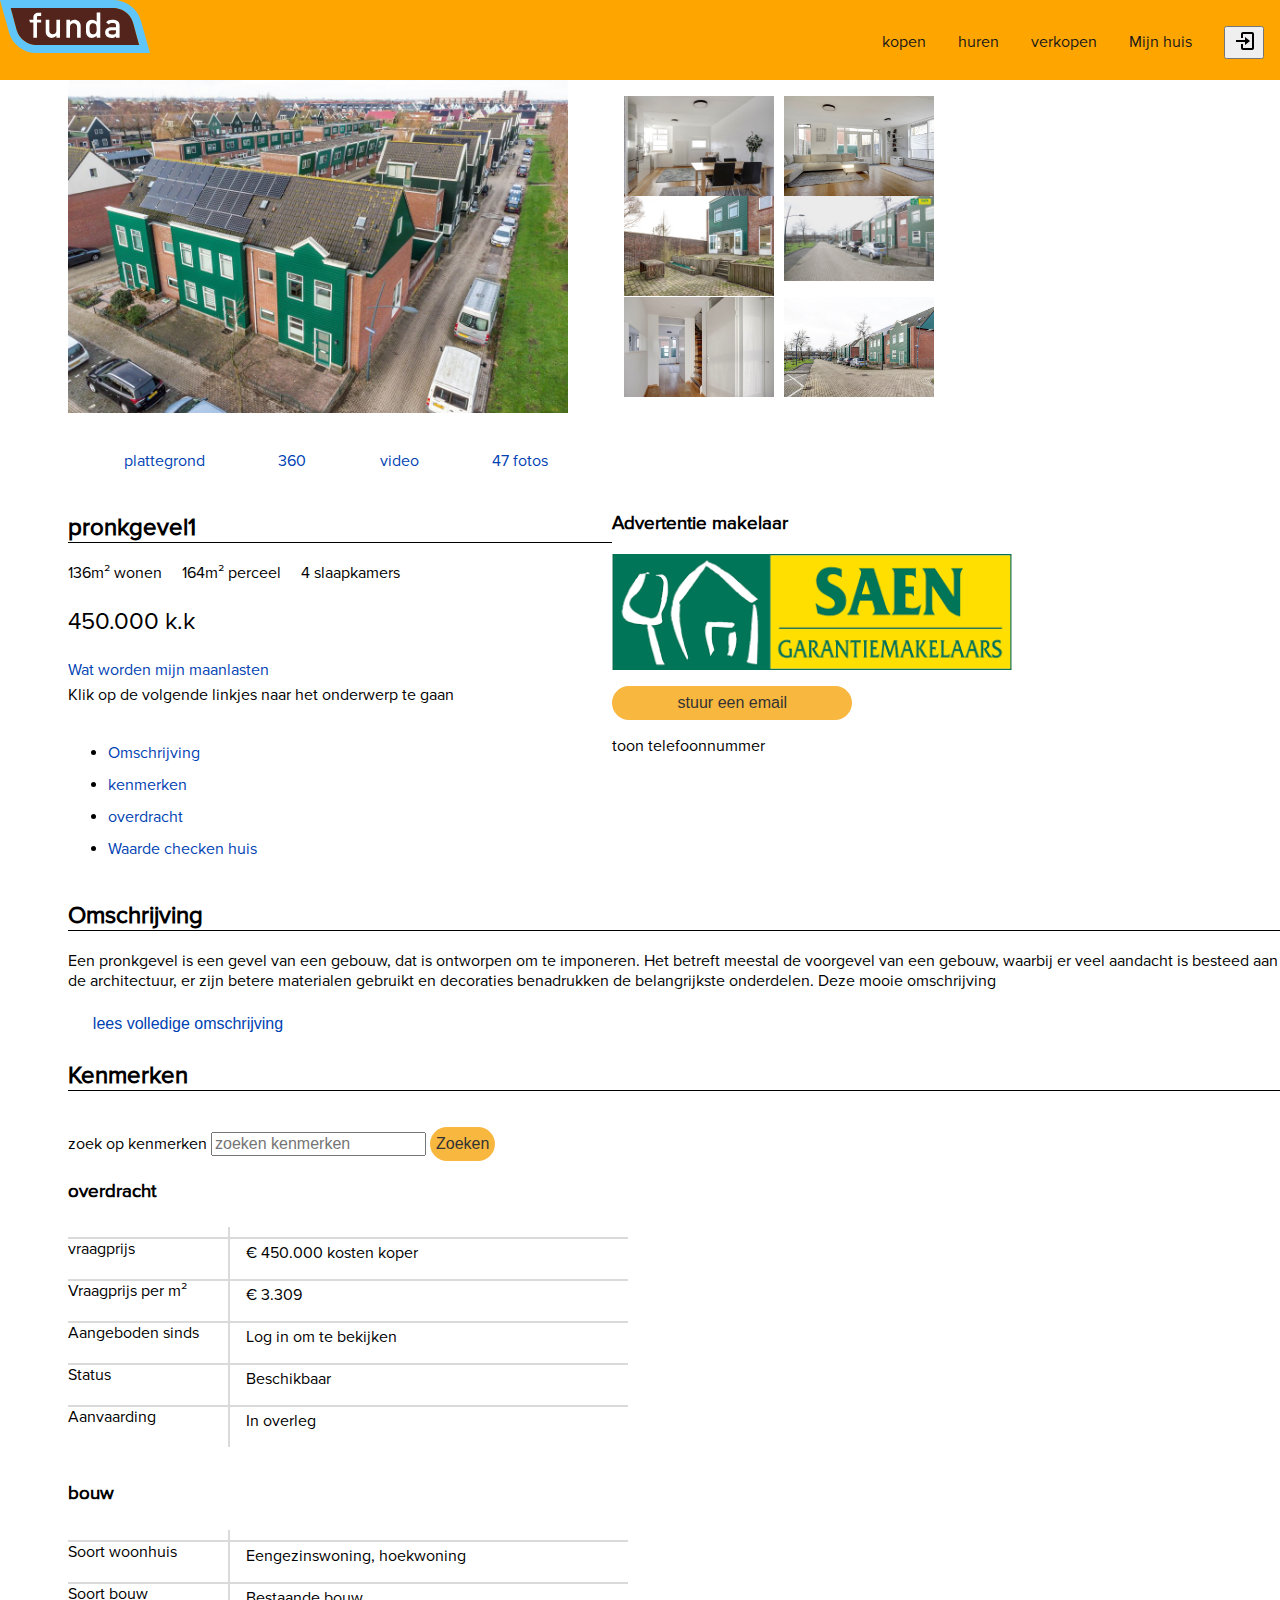
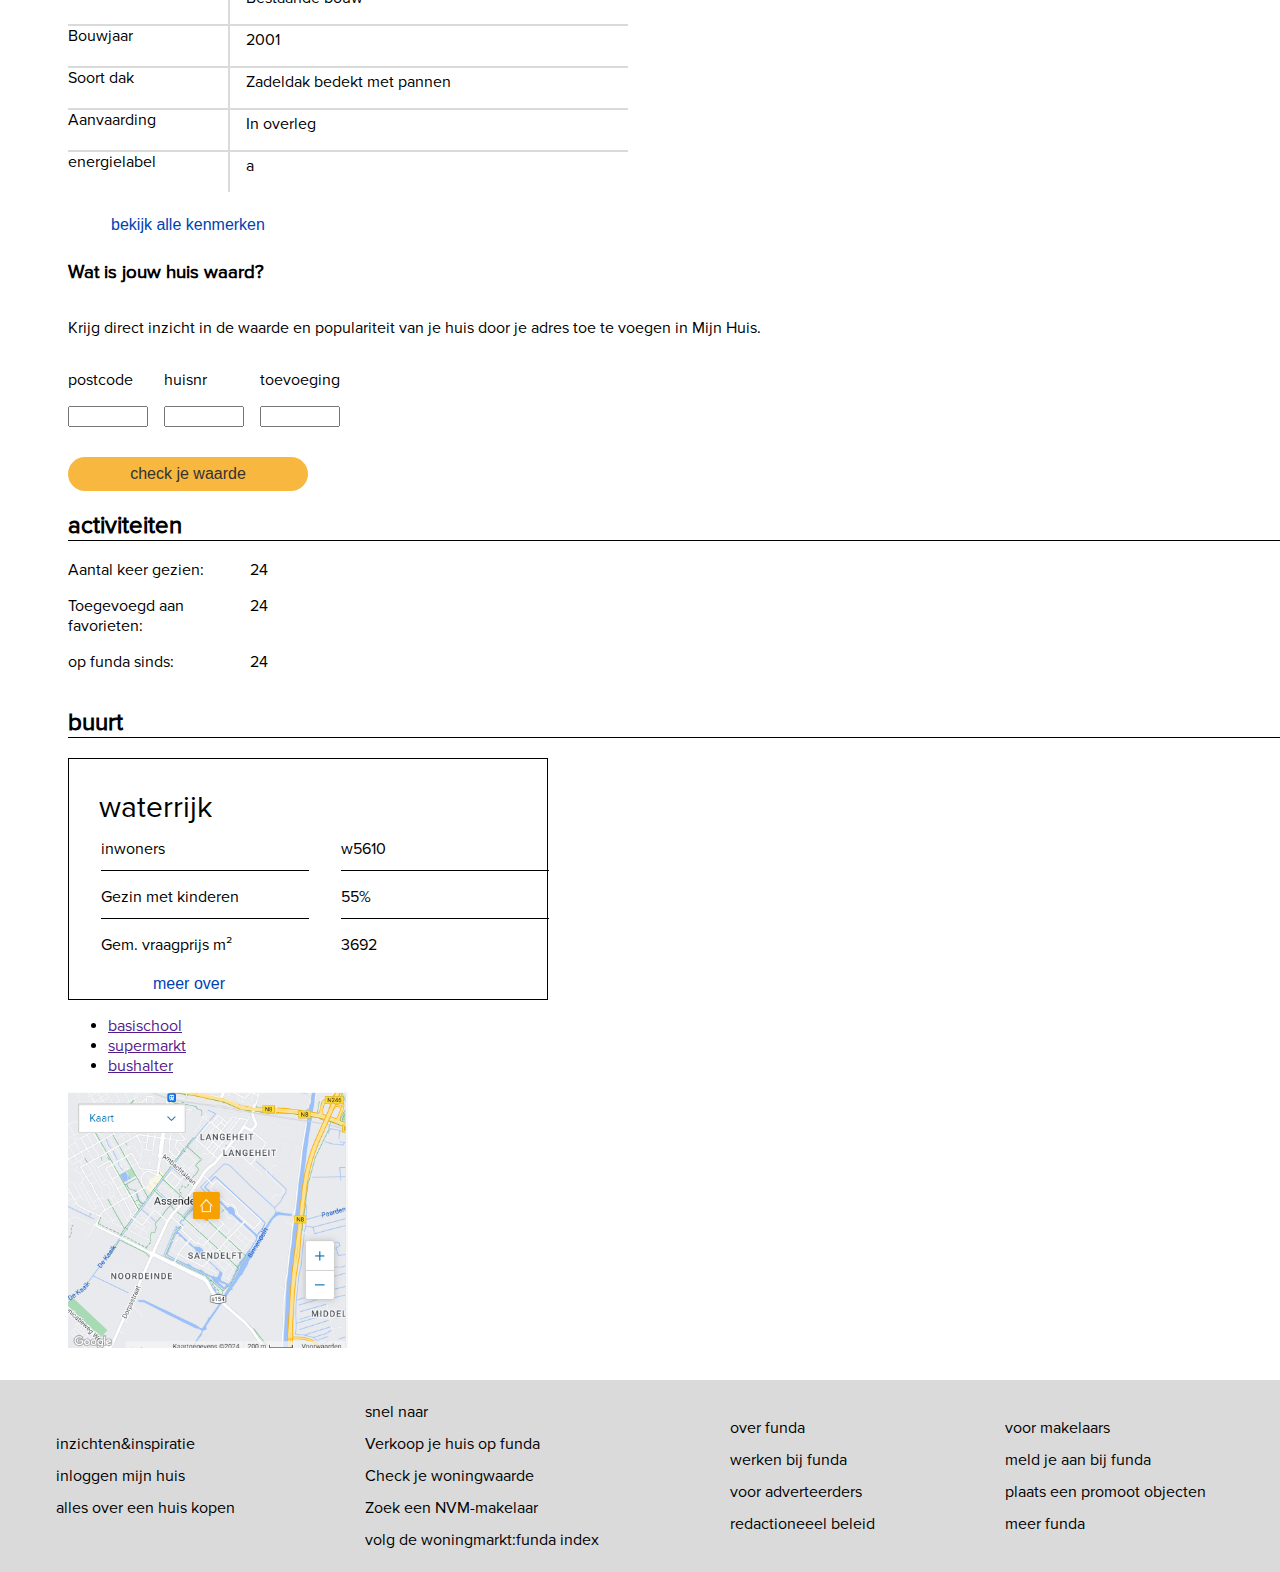
==== index.html @ 9e95f896 "add aria role" ====
<!DOCTYPE html>
<html lang="nl">
<head>
    <meta charset="UTF-8">
    <meta content="IE=edge" http-equiv="X-UA-Compatible">
    <meta content="width=device-width, initial-scale=1.0" name="viewport">
    <meta content="detailpagina funda" name="description">

    <link href='https://unpkg.com/boxicons@2.1.4/css/boxicons.min.css' rel='stylesheet'>
    <script defer src="scripts/script.js"></script><!--defer zodat er geen errors in de console log zitten-->
    <link href="styles/styles.css" rel="stylesheet" type="text/css">
    <title>detailpagina</title>
</head>
<body><!--https://dequeuniversity.com/screenreaders/-->
<!--https://codepen.io/joostf/pen/MOxQex--><!--voorbeeld-->
<!--https://www.funda.nl/koop/assendelft/huis-42349645-pronkgevel-1/-->
<header>
    <a href="https://www.funda.nl/koop/assendelft/huis-42349645-pronkgevel-1/">
        <img alt="logo funda" class="log-funda" src="images/fundawonen-logo.svg">
    </a>

    <button class="hamburger-icon" type="button"><img alt="menu icoon" src="images/menubar.png">
    </button>

    <nav class="menu">

        <ul class="menu-ul" role="menu">
            <li class="menu__li carousel-images__no-dot" ><a class="menu-link"  role="menuitem" href="#">kopen</a></li>
            <li class="menu__li carousel-images__no-dot" ><a class="menu-link" href="#" role="menuitem">huren</a></li>
            <li class="menu__li carousel-images__no-dot"><a class="menu-link" href="#" role="menuitem">verkopen</a></li>
            <li class="menu__li carousel-images__no-dot"><a class="menu-link" href="#" role="menuitem">Mijn huis</a></li>
            <li class="menu__li carousel-images__no-dot">
                <button role="button" type="button"><img alt="login icoon" src="images/log-in-regular-24.png"></button>
            </li>
        </ul>

    </nav>
</header>
<!--todo aria toevoegen-->
<main>

    <div class="gridcontaienr__five-images-grid"><!--hoofdimage en kleine foto's-->
        <img alt="hoofdfoto huis" class="main-picture" src="images/hoofdfoto.jpg">
        <ul class="gridcontainer__small-images">
            <li class="carousel-images__no-dot">
                <img alt="hoofdfoto huis"
                     class="gridcontainer__small-images_carousel-images images-houses-dining-room"
                     src="images/eettafel.jpg">
            </li>
            <li class="carousel-images__no-dot"><img alt="woonkamer"
                                                     class="gridcontainer__small-images_carousel-images livingroom"
                                                     src="images/woonkamer.jpg"></li>
            <li class="carousel-images__no-dot"><img alt="garden"
                                                     class="gridcontainer__small-images_carousel-images "
                                                     src="images/tuin.jpg"></li>
            <li class="carousel-images__no-dot"><img alt="video van het huis"
                                                     class="gridcontainer__small-images_carousel-images"
                                                     src="images/video.jpg"></li>
            <li class="carousel-images__no-dot"><img alt="gamg met trappen"
                                                     class="gridcontainer__small-images_carousel-images"
                                                     src="images/stairs.jpg"></li>
            <li class="carousel-images__no-dot"><img alt="straat van het huis"
                                                     class="gridcontainer__small-images_carousel-images"
                                                     src="images/street.jpg"></li>
        </ul>
    </div>

    <ul class="carousel-images">
        <li class="carousel-images__no-dot">
            <img alt="plattgrond" class="small-images-carousel" src="images/plattegrond.png">
            <p><a class="general-link" href="#">plattegrond</a></p>
        </li>
        <li class="carousel-images__no-dot">
            <img alt="360 view" class="small-images-carousel" src="images/small-images/playground.jpg">
            <p><a class="general-link" href="#">360</a></p>
        </li>
        <li class="carousel-images__no-dot">
            <img alt="video" class="small-images-carousel" src="images/small-images/front-houose.jpg">
            <p><a class="general-link" href="#">video</a></p>
        </li>
        <li class="carousel-images__no-dot">
            <img alt="alle foto's" class="small-images-carousel" src="images/small-images/frontdoor.jpg">
            <p><a class="general-link" href="#">47 fotos</a></p>
        </li>
    </ul>


    <div class="grid-broker-price"><!--this must be a div because the 2 elements must on desktop next to each other-->
        <section>
            <h2> pronkgevel1</h2>
            <span class="grid-broker-price__information">136m² wonen</span>
            <!--no <p> because the content is not next to each other-->
            <span class="grid-broker-price__information">164m² perceel</span>
            <span class="grid-broker-price__information">4 slaapkamers</span>
            <p class="grid-broker-price__price_house">450.000 k.k</p><!--this is h2 because it must be visisble-->
            <p><a class="general-link" href="">Wat worden mijn maanlasten</a></p>
        </section>


        <section class="broker-add">

            <h3 id="broker">Advertentie makelaar</h3>
            <img alt="foto van demakelaar" class="images-broker" src="images/makelaar.png">

            <button class="send-email" type="submit">stuur een email</button>
            <p class="telephonumber">toon telefoonnummer</p>
            <p class="hide-telehponenumber">Bel 075-6218928</p>
        </section>

    </div>

    <p class="buttons-navigation-text">Klik op de volgende linkjes naar het onderwerp te gaan</p>

    <ul>
        <li><a class="buttons-navigation-style general-link" href="#description">Omschrijving</a></li>
        <li><a class="buttons-navigation-style general-link" href="#characterize">kenmerken</a></li>
        <li><a class="buttons-navigation-style general-link" href="#transfer">overdracht</a></li>
        <li><a class="buttons-navigation-style general-link" href="#add-home">Waarde checken huis</a></li>
    </ul>

    <article>
        <h2 id="description">Omschrijving</h2>
        <p tabindex="0">Een pronkgevel is een gevel van een gebouw, dat is ontworpen om te imponeren. Het
            betreft
            meestal de
            voorgevel van een gebouw, waarbij er veel aandacht is besteed aan de architectuur, er zijn
            betere
            materialen gebruikt en decoraties benadrukken de belangrijkste onderdelen. Deze mooie
            omschrijving</p>
    </article>

    <button class="full-description" type="button">lees volledige omschrijving</button>
    <p class="hide-description" tabindex="0">Zie je ook bij deze eindwoning in Saendelft, recht
        tegenover een
        groot speelveld. Met vier slaapkamers, goede isolatie en energielabel A is dit een perfect huis
        waar je
        samen, of met kinderen, fantastisch kunt wonen. Parkeren kan voor de deur en in de zijstraat.

        Deze eindwoning hoeft niet te pronken als een pauw, want de buitengevel trekt direct de
        aandacht. Ook
        het uitzicht aan de voorzijde, naar openbaar groen en volop speelruimte voor de kinderen, is
        fantastisch. Het is maar 3,5 kilometer naar de oprit van de A8 en na ongeveer 10 minuten bereik
        je het
        kruispunt van de A7 en A8. Ga je voor werk naar Amsterdam, Haarlem of Schiphol dan woon je in
        Saendelft
        op de perfecte plek. Natuurlijk is openbaar vervoer uitgebreid voorzien in zo'n moderne
        woonwijk.
        Streekbussen en het spoor sluiten uitstekend aan op de omliggende steden. Bij het treinstation,
        ongeveer
        5 minuten fietsen, vlak bij liggen verschillende scholen zowel peuter-, basis- als voortgezet
        onderwijs,
        geclusterd met buitenschoolse opvang en crèches. Voor de dagelijkse boodschappen kun je terecht
        in het
        winkelcentrum met twee supermarkten, Albert Heijn en Vomar, een Hema, speciaalzaken,
        verswinkels,
        boetieks en restaurants.

        Indeling:
        Begane grond:
        Open het poortje naar de geheel bestrate voortuin en loop naar de voordeur. In de brede hal zie
        je de
        trapopgang, meterkast en de toiletruimte met fonteintje. De lichte kleur op de wanden en de
        ramen in de
        voordeur versterken het gevoel van ruimte.
        In de tuingerichte woonkamer zie je, omdat het een eindwoning is, ramen aan twee zijden.
        Openslaande
        deuren geven toegang tot de achtertuin en doordat de eettafel vlak naast de open keuken staat,
        kun je de
        woonkamer grotendeels als zitkamer indelen.
        In de keuken staat een lichte hoekopstelling met een elektrische kookplaat, afzuigkap,
        vaatwasser,
        koel-/vriescombinatie, een oven en een magnetron. Ben je een echte keukenfanaat en wil je een
        stapje
        hoger, dan is de ruimte in de keuken groot genoeg om jouw droomkeuken met eiland te realiseren.

    </p>
    <h2 id="characterize">Kenmerken</h2>

    <search>
        <form role="search">
            <label for="kenmerk" aria-label="zoek op kenmekern">zoek op kenmerken</label>
            <label for="kenmerk" aria-label="geef zoekopdracht op"></label><input id="kenmerk" name="q" placeholder="zoeken kenmerken"
                                                type="search"/>
            <button class="search-button" type="submit">Zoeken</button>
        </form>
    </search>

    <h3 id="transfer">overdracht</h3>

    <dl>
        <dt>vraagprijs</dt>
        <dd>€ 450.000 kosten koper
        </dd>
        <dt>Vraagprijs per m²</dt>
        <dd>€ 3.309
        </dd>
        <dt>Aangeboden sinds</dt>
        <dd>Log in om te bekijken</dd>
        <dt>Status</dt>
        <dd>
            Beschikbaar
        </dd>
        <dt>Aanvaarding</dt>
        <dd>In overleg</dd>
    </dl>

    <h3>bouw</h3>
    <dl>
        <dt>Soort woonhuis</dt>
        <dd>Eengezinswoning, hoekwoning</dd>
        <dt>Soort bouw</dt>
        <dd>Bestaande bouw</dd>
        <dt>Bouwjaar</dt>
        <dd>2001</dd>
        <dt>Soort dak</dt>
        <dd>Zadeldak bedekt met pannen</dd>

        <dt>Aanvaarding</dt>
        <dd>In overleg</dd>
        <dt>energielabel</dt>
        <dd>a</dd>
    </dl>
    <button class="button-show-charactize" type="button">bekijk alle kenmerken</button>
    <dl class="hide-characterize">
        <dt>energielabel</dt>
        <dd>a</dd>
        <dt>vraagprijs</dt>
        <dd>kosten koper</dd>
        <dt>vraagprijs</dt>
        <dd>kosten koper</dd>
        <dt>vraagprijs</dt>
        <dd>kosten koper</dd>
        <dt>vraagprijs</dt>
        <dd>kosten koper</dd>
        <dt>vraagprijs</dt>
        <dd>kosten koper</dd>
    </dl>

    <h3 id="add-home">Wat is jouw huis waard?</h3>
    <p class="add-home__text-value-home" tabindex="0">Krijg direct inzicht in de waarde en populariteit van je huis door
        je adres toe
        te voegen in Mijn Huis.</p>

    <div class="input-field-address"><!--deze div is noodzakelijk voor het positoneren van de inputfields-->
        <label class="label-inputfield-postcode" for="housnumber"> postcode</label>
        <input class="input-field-postcode" id="postcode" name="postcode" placeholder=""/>

        <label class="label-inputfield-number" for="postcode"> huisnr</label>
        <input class="input-field-number" id="housnumber" name="housnumber" type="number"/>

        <label class="label-inputfield-ad" for="add"> toevoeging</label>
        <input class="input-field-add" id="add" name="toevoeging" placeholder=""
               type="number"/>
    </div>

    <button class="checkvalue" type="button">check je waarde</button>

    <article>
        <h2>activiteiten</h2>

        <p class="activity__text">Aantal keer gezien:<span class="">24</span></p>
        <p class="activity__text">Toegevoegd aan favorieten:<span class="">24</span></p>
        <p class="activity__text">op funda sinds:<span class="">24</span></p>

    </article>

    <h2>buurt</h2>
    <div class="grid-container-neighbor"><!--div vanwege positioneren items-->
        <p class="watterijk">waterrijk</p>
        <p class="inowners">inwoners</p>
        <p class="numbers">w5610</p>
        <p class="house-family">Gezin met kinderen</p>
        <p class="percentage">55%</p>
        <p class="m2">Gem. vraagprijs m²</p>
        <p class="bedrag">3692</p>
        <button class="button-show-charactize" role="button" type="button">meer over</button>
    </div>


    <ul>
        <li>
            <a href="">basischool</a></li>
        <li><a href="">supermarkt</a></li>
        <li><a href="">bushalter</a>
        </li>
    </ul>

    <img alt="foto plattegrond" class="image-change" src="images/map.png">

</main>
<footer class="grid-container-footer">
    <ul class="first-bloc">
        <li class="carousel-images__no-dot">snel naar</li>
        <li class="carousel-images__no-dot">Verkoop je huis op funda</li>
        <li class="carousel-images__no-dot">Check je woningwaarde</li>
        <li class="carousel-images__no-dot">Zoek een NVM-makelaar</li>
        <li class="carousel-images__no-dot">volg de woningmarkt:funda index</li>

    </ul>
    <ul class="second-block">
        <li class="carousel-images__no-dot">inzichten&inspiratie</li>
        <li class="carousel-images__no-dot">inloggen mijn huis</li>
        <li class="carousel-images__no-dot">alles over een huis kopen</li>
    </ul>
    <ul class="tird-block">
        <li class="carousel-images__no-dot">voor makelaars</li>
        <li class="carousel-images__no-dot">meld je aan bij funda</li>
        <li class="carousel-images__no-dot">plaats een promoot objecten</li>
        <li class="carousel-images__no-dot">meer funda</li>
    </ul>
    <ul class="fouthr-block">
        <li class="carousel-images__no-dot">over funda</li>
        <li class="carousel-images__no-dot">werken bij funda</li>
        <li class="carousel-images__no-dot">voor adverteerders</li>
        <li class="carousel-images__no-dot">redactioneeel beleid</li>
    </ul>
</footer>
</body>
</html>
---- styles/styles.css ----
@font-face {
    font-family: "proximanova";
    src: url("/font/ProximaNova-Regular_2607783814.otf");
}

html {
    scroll-behavior: smooth;
}

body {
    margin: 0 auto;
    font-family: proximanova, sans-serif;
    width: 100%;
}

* {
    box-sizing: border-box;
}

/*https://brand.funda.nl/d/d9gw4zTPqYFU/brand-guide?#/basics-1/kleur*/
/*general*/
:root {
    --blue: #0042B3; /*huisstijl #0071B3 orgineel*/
    --white: #ffffff;
    --orange: #F7A100;
    --black: #333333;

    --margin-input-fields: 0 0 1em 0;
    --margin-2-em:2em;
}


header {
    background-color: orange;
    position: relative;
    color: #1A1A1A;
    /*max-width: 100%;*/
    width: 100%;
}

.log-funda {
    width: 150px;
}

.menu {
    display: flex;
    /*justify-content: space-between;*/
    width: 100%;
}

.hamburger-icon {
    position: relative;
    left: 2em;
    top: -1em;
    background-color: var(--white);
}

.hamburger-icon:hover {
    background-color: var(--blue);
}

.menu-link {
    color: #1A1A1A;
    text-decoration: none;
}

.menu-ul-open {
    display: block;
    margin-top: 0;
}

a:hover {
    /*color: var(--white);*/
    /*background-color: var(--blue);*/
    text-decoration-line: underline;
}

main {

    margin: 0 2em 0 2em;
}


.main-picture {
    width: 280px;
}

.general-link { /*plattegrond 360 under the main image*/
    text-decoration: none;
    color: var(--blue);
}

.gridcontainer__small-images_carousel-images {
    display: none;
    width: 150px;
}

.small-images-carousel {
    width: 100px;
}

.carousel-images__no-dot { /*no dot sign*/
    list-style-type: none;
    margin-left: 1em;
    line-height: 2;
}

.carousel-images {
    overflow-x: auto;
    display: flex;
    flex-direction: row;
    justify-content: space-between;
    /*width: 20em;*/
}


.grid-broker-price__information { /*nr87*/
    /*background-color: red;*/
    margin-right: 1em;
}

.grid-broker-price__price_house {
    font-size: 1.5em;

}


button:hover {
    background-color: #185477;
    color: var(--white);
}

button:active {
    background-color: #D8B1D8;
    color: #000000;
}

.buttons-navigation-text {
    /*font-size: 1em;*/
    text-decoration: none;
}

.buttons-navigation-style, .general-link {
    text-decoration: none;
}

.buttons-navigation-style, .full-description, .button-show-charactize { /*4 buttons to next describe*/
    font-size: 1em;
    background-color: var(--white);
    border: 0;
    line-height: 2;
    color: var(--blue);
    border-radius: 5em;

}


input:active {
    background-color: #adf7ff;
}

.contact-broker {
    font-size: 1.2em;
}

.hide-description, .hide-characterize {
    display: none;
}

.search-button, .checkvalue, .send-email {
    font-size: 1em;
    background-color: #F8B73E;
    border-radius: 20px;

    border: 0;
    line-height: 2;
    color: #333333;
    margin-top: 1em;
}

#kenmerk {
    font-size: 1em;
}

.open-description, .open-characterize {
    display: block;
}

dt {
    border-top: 2px solid #dadada;
    /*width: 35em;*/

}

dd {
    border-left: 2px solid #dadada;
    margin: -2em 0 0 10em;

    padding: 1em;
}

.add-home__text-value-home {
    margin-bottom: var(--margin-2-em);
}

.input-field-address {
    display: grid;
    grid-auto-rows: auto auto auto;
    grid-template-columns:  5em 5em 5em;
    column-gap: 1em;
}

.label-inputfield-postcode {
    display: grid;
    grid-column: 1;
    grid-row: 1;
    margin: var(--margin-input-fields);
}

.input-field-postcode {
    display: grid;
    grid-column: 1;
    grid-row: 2;
    margin: var(--margin-input-fields);
}

.label-inputfield-number {
    display: grid;
    grid-column: 2;
    grid-row: 1;
    margin: var(--margin-input-fields);
}

.input-field-number {
    display: grid;
    grid-column: 2;
    grid-row: 2;
    margin: var(--margin-input-fields);
}

.label-inputfield-ad {
    display: grid;
    grid-column: 3;
    grid-row: 1;
    margin: var(--margin-input-fields);
}

.input-field-add {
    display: grid;
    grid-column: 3;
    grid-row: 2;
    margin: var(--margin-input-fields);
}

.activity__text {
    display: flex;
    justify-content: space-between;
    width: 200px;
}

.grid-container-neighbor {
    display: grid;
    grid-template-columns: 15em 15em;
    grid-template-rows: 4em 3em 3em 3em 2em;
    border: 0.1em solid black;
    width: 30em;


}

.watterijk {
    display: grid;
    grid-column-start: 1;
    grid-column-end: 3;
    grid-row: 1;
    margin-right: var(--margin-2-em);


    /*border-bottom: 0.1em solid black;*/
    font-size: 30px;
    height: 2em;
    margin-left: 1em;

    /*margin: 0 0 1em 1em;*/
}

.inowners {
    display: grid;
    grid-column: 1;
    grid-row: 2;
    border-bottom: 0.1em solid black;
    /*font-size:1.2em;*/
    height: 2em;
    margin-left: var(--margin-2-em);
}

.numbers {
    display: grid;
    grid-column: 2;
    grid-row: 2;
    border-bottom: 0.1em solid black;
    height: 2em;
    margin-left: var(--margin-2-em);
}

.house-family {
    display: grid;
    grid-column: 1;
    grid-row: 3;
    border-bottom: 0.1em solid black;
    height: 2em;
    margin-left: var(--margin-2-em);
}

.percentage {
    display: grid;
    grid-column: 2;
    grid-row: 3;
    border-bottom: 0.1em solid black;
    height: 2em;
    margin-left:var(--margin-2-em);

}

.m2 {
    display: grid;
    grid-column: 1;
    grid-row: 4;
    margin-left: var(--margin-2-em);
    /*border-bottom: 0.1em solid black;*/
    /*border-bottom: 0.1em solid black;*/
}

.bedrag {
    display: grid;
    grid-column: 2;
    grid-row: 4;
    margin-left: var(--margin-2-em);

}


/*todo andere classnmaes voor grid en volgorde nog aanpassen boven naar beneden en checken op onnodige classnames*/
.broker-add {
    display: grid;
}

.send-email, .checkvalue, .full-description, .button-show-charactize {
    width: 15em;
}

.images-broker, .image-change {
    width: 280px;
}

.hide-telehponenumber {
    display: none;
}

.open-telephonenumber {
    display: block;
}
footer{
    margin-top:var(--margin-2-em);
}
.grid-container-footer {
    background-color: #dadada;
}

@media (max-width: 579px) {
    .menu-ul {
        display: block;
        /* todo   translate toevoegen dat die van boven naar beneden gaat de interactie*/
        margin-top: -15em;
    }

    .menu-ul-open {
        display: block;
        margin: 0 0 0 0;
    }

    .second-block, .tird-block, .fouthr-block {
        display: none;
    }


}

/* and (max-width: 768px)*/
@media (min-width: 580px) {
    main {
        display: grid;
        align-content: center;
    }

    .hamburger-icon {
        display: none;
    }

    header {
        height: 5em;
    }

    .menu {
        display: flex;
        flex-direction: row;
        translate: 0 -4em;
        justify-content: flex-end;

    }

    .menu-ul {
        display: flex;
        flex-direction: row;

    }

    .menu__li {
        margin: 1em;
    }

    .main-picture {
        width: 500px;

    }

    .small-images-carousel {
        display: none;
    }

    .carousel-images {
        display: flex;
        flex-direction: row;
        justify-content: space-between;
        max-width: 30em;
        height: 3em;
    }

    h2 {
        border-bottom: 1px solid black; /* This adds a 2px solid black border under your h2 elements */
        /*border-width: 5em;*/
    }

    dt {
        border-top: 2px solid #dadada;
        width: 35em;

    }

    .grid-container-footer {
        display: grid;

        grid-template-areas: 'block1 block2'
        'block3 block4';


    }

    .second-block {
        grid-area: block1;
    }

    .tird-block {
        grid-area: block4;
    }

    .fouthr-block {
        grid-area: block3;
    }


}


@media (min-width: 992px) {
    main {
        position: relative;
        left: calc(10vh - 6vh);

    }

    footer {
        background-color: #dadada;

    }


    .gridcontaienr__five-images-grid { /*columnr number 40*/
        display: grid;
        grid-template-rows: auto;

        grid-template-columns: auto auto;
        max-width: 50em;

    }


    .gridcontainer__small-images {
        display: grid;
        grid-template-columns: 10em 10em;
        grid-template-rows: auto auto auto;
        margin-right: 5em;
    }

    .gridcontainer__small-images_carousel-images {
        display: block;
    }


    .images-houses-dining-room {
        grid-row: 1;
        grid-column: 1;
    }

    .images-houses-2 {
        grid-row: 2;
        grid-column: 2;
    }

    .livingroom {
        grid-row: 3;
        grid-column: 3;
    }


    .grid-broker-price { /*columnr 87*/
        display: grid;
        grid-template-columns: 63% 1fr;
        grid-template-rows: 11em;
        max-width: 54em;


    }

    .images-broker {
        width: 400px;
    }

    .broker-add {
        display: grid;
        grid-column: 2;

    }

    .grid-container-footer  {
        display: grid;

        grid-template-areas:
                'block1 block2 block3 block4';

        /*margin-left: 4.2em;*/
        /*justify-items: center;*/
        align-items: center;

    }

    .second-block {
        grid-area: block1;
    }

    .tird-block {
        grid-area: block4;

    }

    .fouthr-block {
        grid-area: block3;
        display: grid;
        align-content: center;
    }

}

@media (min-width: 1300px) {
    main {
        position: relative;
        /*left: calc(5% - 50px);*/

        /*transform: translate(-50%, 0%);*/
        padding: 0 6em 0 2em;

    }

    .main-picture { /* nr 41*/
        width: 800px;
        object-fit: cover;
    }

    .grid-broker-price {
        /*max-width: 80em;*/
        grid-template-columns: 97% 1fr;
    }
}

@media (min-width: 1600px) {
    main {
        position: relative;
        padding: 0 12em 0 17em;


    }

    .grid-broker-price {
        grid-template-columns: 87% 1fr;
    }
    .second-block {
        grid-area: block1;
        margin-left: 5em;
    }
    .tird-block {
        grid-area: block4;
        margin-right: 14em;
    }
}
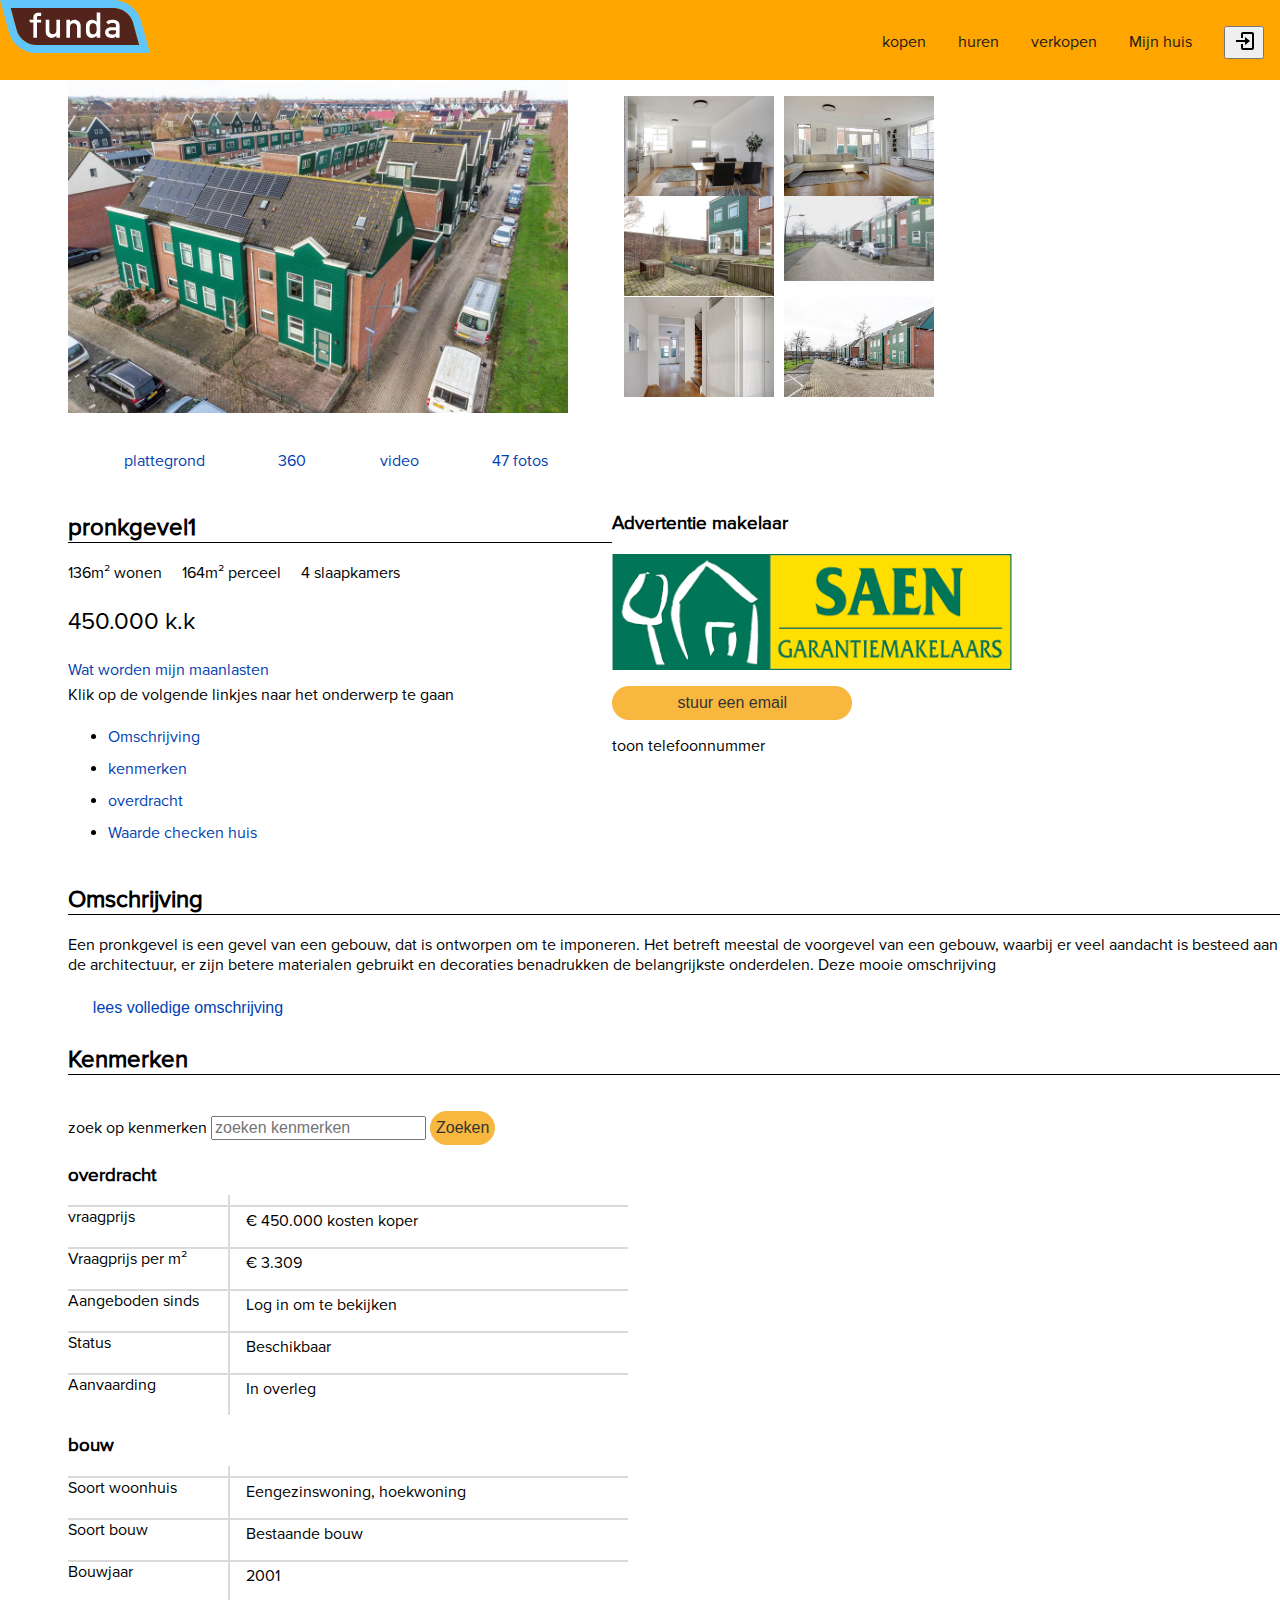
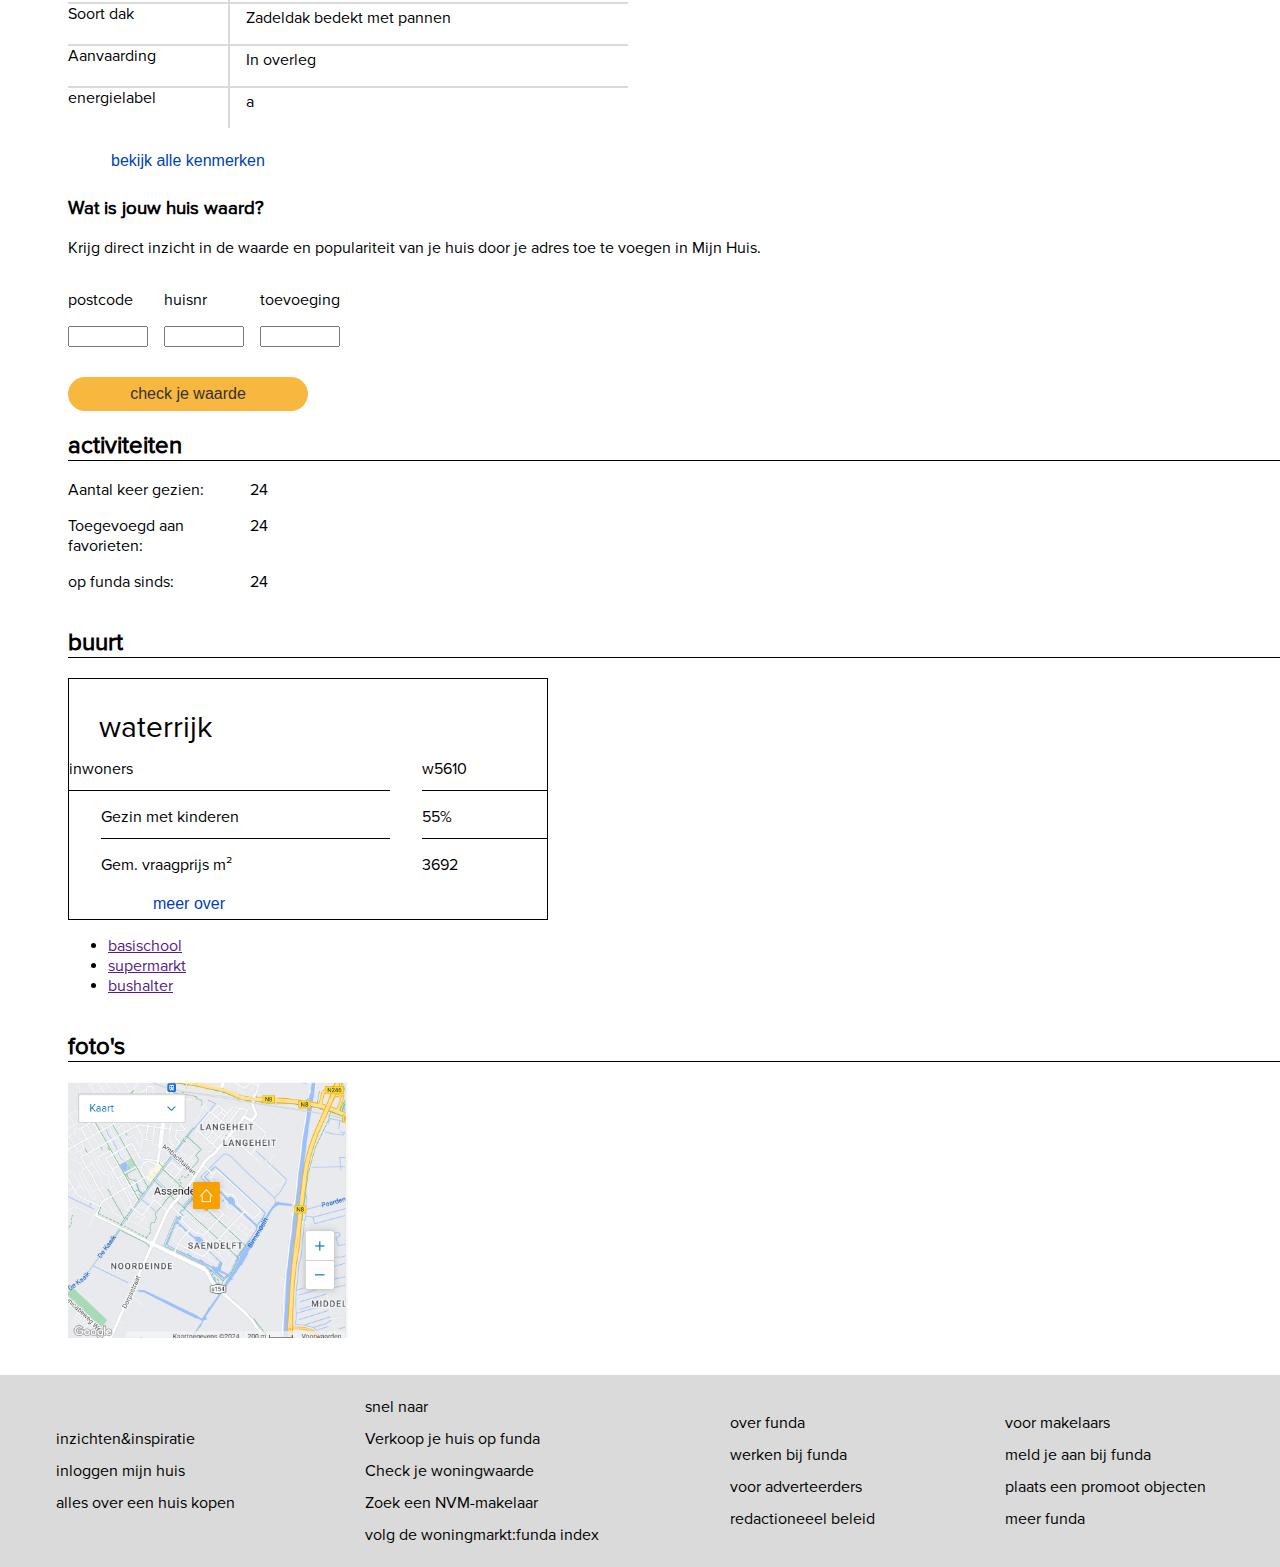
==== commit 74fa9f47: "sections toegevoegd" ====
--- a/index.html
+++ b/index.html
@@ -11,7 +11,8 @@
     <link href="styles/styles.css" rel="stylesheet" type="text/css">
     <title>detailpagina</title>
 </head>
-<body><!--https://dequeuniversity.com/screenreaders/-->
+<body>
+<!--https://dequeuniversity.com/screenreaders/-->
 <!--https://codepen.io/joostf/pen/MOxQex--><!--voorbeeld-->
 <!--https://www.funda.nl/koop/assendelft/huis-42349645-pronkgevel-1/-->
 <header>
@@ -25,10 +26,11 @@
     <nav class="menu">
 
         <ul class="menu-ul" role="menu">
-            <li class="menu__li carousel-images__no-dot" ><a class="menu-link"  role="menuitem" href="#">kopen</a></li>
-            <li class="menu__li carousel-images__no-dot" ><a class="menu-link" href="#" role="menuitem">huren</a></li>
+            <li class="menu__li carousel-images__no-dot"><a class="menu-link" href="#" role="menuitem">kopen</a></li>
+            <li class="menu__li carousel-images__no-dot"><a class="menu-link" href="#" role="menuitem">huren</a></li>
             <li class="menu__li carousel-images__no-dot"><a class="menu-link" href="#" role="menuitem">verkopen</a></li>
-            <li class="menu__li carousel-images__no-dot"><a class="menu-link" href="#" role="menuitem">Mijn huis</a></li>
+            <li class="menu__li carousel-images__no-dot"><a class="menu-link" href="#" role="menuitem">Mijn huis</a>
+            </li>
             <li class="menu__li carousel-images__no-dot">
                 <button role="button" type="button"><img alt="login icoon" src="images/log-in-regular-24.png"></button>
             </li>
@@ -37,8 +39,8 @@
     </nav>
 </header>
 <!--todo aria toevoegen-->
+
 <main>
-
     <div class="gridcontaienr__five-images-grid"><!--hoofdimage en kleine foto's-->
         <img alt="hoofdfoto huis" class="main-picture" src="images/hoofdfoto.jpg">
         <ul class="gridcontainer__small-images">
@@ -84,7 +86,6 @@
         </li>
     </ul>
 
-
     <div class="grid-broker-price"><!--this must be a div because the 2 elements must on desktop next to each other-->
         <section>
             <h2> pronkgevel1</h2>
@@ -96,9 +97,7 @@
             <p><a class="general-link" href="">Wat worden mijn maanlasten</a></p>
         </section>
 
-
         <section class="broker-add">
-
             <h3 id="broker">Advertentie makelaar</h3>
             <img alt="foto van demakelaar" class="images-broker" src="images/makelaar.png">
 
@@ -108,17 +107,18 @@
         </section>
 
     </div>
-
-    <p class="buttons-navigation-text">Klik op de volgende linkjes naar het onderwerp te gaan</p>
-
-    <ul>
-        <li><a class="buttons-navigation-style general-link" href="#description">Omschrijving</a></li>
-        <li><a class="buttons-navigation-style general-link" href="#characterize">kenmerken</a></li>
-        <li><a class="buttons-navigation-style general-link" href="#transfer">overdracht</a></li>
-        <li><a class="buttons-navigation-style general-link" href="#add-home">Waarde checken huis</a></li>
-    </ul>
-
-    <article>
+    <section>
+        <p class="buttons-navigation-text">Klik op de volgende linkjes naar het onderwerp te gaan</p>
+
+        <ul>
+            <li><a class="buttons-navigation-style general-link" href="#description">Omschrijving</a></li>
+            <li><a class="buttons-navigation-style general-link" href="#characterize">kenmerken</a></li>
+            <li><a class="buttons-navigation-style general-link" href="#transfer">overdracht</a></li>
+            <li><a class="buttons-navigation-style general-link" href="#add-home">Waarde checken huis</a></li>
+        </ul>
+    </section>
+
+    <section>
         <h2 id="description">Omschrijving</h2>
         <p tabindex="0">Een pronkgevel is een gevel van een gebouw, dat is ontworpen om te imponeren. Het
             betreft
@@ -127,167 +127,180 @@
             betere
             materialen gebruikt en decoraties benadrukken de belangrijkste onderdelen. Deze mooie
             omschrijving</p>
-    </article>
-
-    <button class="full-description" type="button">lees volledige omschrijving</button>
-    <p class="hide-description" tabindex="0">Zie je ook bij deze eindwoning in Saendelft, recht
-        tegenover een
-        groot speelveld. Met vier slaapkamers, goede isolatie en energielabel A is dit een perfect huis
-        waar je
-        samen, of met kinderen, fantastisch kunt wonen. Parkeren kan voor de deur en in de zijstraat.
-
-        Deze eindwoning hoeft niet te pronken als een pauw, want de buitengevel trekt direct de
-        aandacht. Ook
-        het uitzicht aan de voorzijde, naar openbaar groen en volop speelruimte voor de kinderen, is
-        fantastisch. Het is maar 3,5 kilometer naar de oprit van de A8 en na ongeveer 10 minuten bereik
-        je het
-        kruispunt van de A7 en A8. Ga je voor werk naar Amsterdam, Haarlem of Schiphol dan woon je in
-        Saendelft
-        op de perfecte plek. Natuurlijk is openbaar vervoer uitgebreid voorzien in zo'n moderne
-        woonwijk.
-        Streekbussen en het spoor sluiten uitstekend aan op de omliggende steden. Bij het treinstation,
-        ongeveer
-        5 minuten fietsen, vlak bij liggen verschillende scholen zowel peuter-, basis- als voortgezet
-        onderwijs,
-        geclusterd met buitenschoolse opvang en crèches. Voor de dagelijkse boodschappen kun je terecht
-        in het
-        winkelcentrum met twee supermarkten, Albert Heijn en Vomar, een Hema, speciaalzaken,
-        verswinkels,
-        boetieks en restaurants.
-
-        Indeling:
-        Begane grond:
-        Open het poortje naar de geheel bestrate voortuin en loop naar de voordeur. In de brede hal zie
-        je de
-        trapopgang, meterkast en de toiletruimte met fonteintje. De lichte kleur op de wanden en de
-        ramen in de
-        voordeur versterken het gevoel van ruimte.
-        In de tuingerichte woonkamer zie je, omdat het een eindwoning is, ramen aan twee zijden.
-        Openslaande
-        deuren geven toegang tot de achtertuin en doordat de eettafel vlak naast de open keuken staat,
-        kun je de
-        woonkamer grotendeels als zitkamer indelen.
-        In de keuken staat een lichte hoekopstelling met een elektrische kookplaat, afzuigkap,
-        vaatwasser,
-        koel-/vriescombinatie, een oven en een magnetron. Ben je een echte keukenfanaat en wil je een
-        stapje
-        hoger, dan is de ruimte in de keuken groot genoeg om jouw droomkeuken met eiland te realiseren.
-
-    </p>
-    <h2 id="characterize">Kenmerken</h2>
-
-    <search>
-        <form role="search">
-            <label for="kenmerk" aria-label="zoek op kenmekern">zoek op kenmerken</label>
-            <label for="kenmerk" aria-label="geef zoekopdracht op"></label><input id="kenmerk" name="q" placeholder="zoeken kenmerken"
-                                                type="search"/>
-            <button class="search-button" type="submit">Zoeken</button>
-        </form>
-    </search>
-
-    <h3 id="transfer">overdracht</h3>
-
-    <dl>
-        <dt>vraagprijs</dt>
-        <dd>€ 450.000 kosten koper
-        </dd>
-        <dt>Vraagprijs per m²</dt>
-        <dd>€ 3.309
-        </dd>
-        <dt>Aangeboden sinds</dt>
-        <dd>Log in om te bekijken</dd>
-        <dt>Status</dt>
-        <dd>
-            Beschikbaar
-        </dd>
-        <dt>Aanvaarding</dt>
-        <dd>In overleg</dd>
-    </dl>
-
-    <h3>bouw</h3>
-    <dl>
-        <dt>Soort woonhuis</dt>
-        <dd>Eengezinswoning, hoekwoning</dd>
-        <dt>Soort bouw</dt>
-        <dd>Bestaande bouw</dd>
-        <dt>Bouwjaar</dt>
-        <dd>2001</dd>
-        <dt>Soort dak</dt>
-        <dd>Zadeldak bedekt met pannen</dd>
-
-        <dt>Aanvaarding</dt>
-        <dd>In overleg</dd>
-        <dt>energielabel</dt>
-        <dd>a</dd>
-    </dl>
-    <button class="button-show-charactize" type="button">bekijk alle kenmerken</button>
-    <dl class="hide-characterize">
-        <dt>energielabel</dt>
-        <dd>a</dd>
-        <dt>vraagprijs</dt>
-        <dd>kosten koper</dd>
-        <dt>vraagprijs</dt>
-        <dd>kosten koper</dd>
-        <dt>vraagprijs</dt>
-        <dd>kosten koper</dd>
-        <dt>vraagprijs</dt>
-        <dd>kosten koper</dd>
-        <dt>vraagprijs</dt>
-        <dd>kosten koper</dd>
-    </dl>
-
-    <h3 id="add-home">Wat is jouw huis waard?</h3>
-    <p class="add-home__text-value-home" tabindex="0">Krijg direct inzicht in de waarde en populariteit van je huis door
-        je adres toe
-        te voegen in Mijn Huis.</p>
-
-    <div class="input-field-address"><!--deze div is noodzakelijk voor het positoneren van de inputfields-->
-        <label class="label-inputfield-postcode" for="housnumber"> postcode</label>
-        <input class="input-field-postcode" id="postcode" name="postcode" placeholder=""/>
-
-        <label class="label-inputfield-number" for="postcode"> huisnr</label>
-        <input class="input-field-number" id="housnumber" name="housnumber" type="number"/>
-
-        <label class="label-inputfield-ad" for="add"> toevoeging</label>
-        <input class="input-field-add" id="add" name="toevoeging" placeholder=""
-               type="number"/>
-    </div>
-
-    <button class="checkvalue" type="button">check je waarde</button>
-
-    <article>
+    </section>
+    <section>
+        <button class="full-description" type="button">lees volledige omschrijving</button>
+
+        <p class="hide-description" tabindex="0">Zie je ook bij deze eindwoning in Saendelft, recht
+            tegenover een
+            groot speelveld. Met vier slaapkamers, goede isolatie en energielabel A is dit een perfect huis
+            waar je
+            samen, of met kinderen, fantastisch kunt wonen. Parkeren kan voor de deur en in de zijstraat.
+
+            Deze eindwoning hoeft niet te pronken als een pauw, want de buitengevel trekt direct de
+            aandacht. Ook
+            het uitzicht aan de voorzijde, naar openbaar groen en volop speelruimte voor de kinderen, is
+            fantastisch. Het is maar 3,5 kilometer naar de oprit van de A8 en na ongeveer 10 minuten bereik
+            je het
+            kruispunt van de A7 en A8. Ga je voor werk naar Amsterdam, Haarlem of Schiphol dan woon je in
+            Saendelft
+            op de perfecte plek. Natuurlijk is openbaar vervoer uitgebreid voorzien in zo'n moderne
+            woonwijk.
+            Streekbussen en het spoor sluiten uitstekend aan op de omliggende steden. Bij het treinstation,
+            ongeveer
+            5 minuten fietsen, vlak bij liggen verschillende scholen zowel peuter-, basis- als voortgezet
+            onderwijs,
+            geclusterd met buitenschoolse opvang en crèches. Voor de dagelijkse boodschappen kun je terecht
+            in het
+            winkelcentrum met twee supermarkten, Albert Heijn en Vomar, een Hema, speciaalzaken,
+            verswinkels,
+            boetieks en restaurants.
+
+            Indeling:
+            Begane grond:
+            Open het poortje naar de geheel bestrate voortuin en loop naar de voordeur. In de brede hal zie
+            je de
+            trapopgang, meterkast en de toiletruimte met fonteintje. De lichte kleur op de wanden en de
+            ramen in de
+            voordeur versterken het gevoel van ruimte.
+            In de tuingerichte woonkamer zie je, omdat het een eindwoning is, ramen aan twee zijden.
+            Openslaande
+            deuren geven toegang tot de achtertuin en doordat de eettafel vlak naast de open keuken staat,
+            kun je de
+            woonkamer grotendeels als zitkamer indelen.
+            In de keuken staat een lichte hoekopstelling met een elektrische kookplaat, afzuigkap,
+            vaatwasser,
+            koel-/vriescombinatie, een oven en een magnetron. Ben je een echte keukenfanaat en wil je een
+            stapje
+            hoger, dan is de ruimte in de keuken groot genoeg om jouw droomkeuken met eiland te realiseren.
+
+        </p>
+    </section>
+    <section>
+        <h2 id="characterize">Kenmerken</h2>
+
+        <search>
+            <form role="search">
+                <label aria-label="zoek op kenmekern" for="kenmerk">zoek op kenmerken</label>
+                <label aria-label="geef zoekopdracht op" for="kenmerk"></label><input id="kenmerk" name="q"
+                                                                                      placeholder="zoeken kenmerken"
+                                                                                      type="search"/>
+                <button class="search-button" type="submit">Zoeken</button>
+            </form>
+        </search>
+    </section>
+    <section>
+        <h3 id="transfer">overdracht</h3>
+
+        <dl>
+            <dt>vraagprijs</dt>
+            <dd>€ 450.000 kosten koper
+            </dd>
+            <dt>Vraagprijs per m²</dt>
+            <dd>€ 3.309
+            </dd>
+            <dt>Aangeboden sinds</dt>
+            <dd>Log in om te bekijken</dd>
+            <dt>Status</dt>
+            <dd>
+                Beschikbaar
+            </dd>
+            <dt>Aanvaarding</dt>
+            <dd>In overleg</dd>
+        </dl>
+
+        <h3>bouw</h3>
+        <dl>
+            <dt>Soort woonhuis</dt>
+            <dd>Eengezinswoning, hoekwoning</dd>
+            <dt>Soort bouw</dt>
+            <dd>Bestaande bouw</dd>
+            <dt>Bouwjaar</dt>
+            <dd>2001</dd>
+            <dt>Soort dak</dt>
+            <dd>Zadeldak bedekt met pannen</dd>
+
+            <dt>Aanvaarding</dt>
+            <dd>In overleg</dd>
+            <dt>energielabel</dt>
+            <dd>a</dd>
+        </dl>
+
+        <button class="button-show-charactize" type="button">bekijk alle kenmerken</button>
+
+        <dl class="hide-characterize">
+            <dt>energielabel</dt>
+            <dd>a</dd>
+            <dt>vraagprijs</dt>
+            <dd>kosten koper</dd>
+            <dt>vraagprijs</dt>
+            <dd>kosten koper</dd>
+            <dt>vraagprijs</dt>
+            <dd>kosten koper</dd>
+            <dt>vraagprijs</dt>
+            <dd>kosten koper</dd>
+            <dt>vraagprijs</dt>
+            <dd>kosten koper</dd>
+        </dl>
+    </section>
+    <section>
+        <h3 id="add-home">Wat is jouw huis waard?</h3>
+
+        <p class="add-home__text-value-home" tabindex="0">Krijg direct inzicht in de waarde en populariteit van je huis
+            door
+            je adres toe
+            te voegen in Mijn Huis.</p>
+
+        <div class="input-field-address"><!--deze div is noodzakelijk voor het positoneren van de inputfields-->
+            <label class="label-inputfield-postcode" for="housnumber"> postcode</label>
+            <input class="input-field-postcode" id="postcode" name="postcode" placeholder=""/>
+
+            <label class="label-inputfield-number" for="postcode"> huisnr</label>
+            <input class="input-field-number" id="housnumber" name="housnumber" type="number"/>
+
+            <label class="label-inputfield-ad" for="add"> toevoeging</label>
+            <input class="input-field-add" id="add" name="toevoeging" placeholder=""
+                   type="number"/>
+        </div>
+
+        <button class="checkvalue" type="button">check je waarde</button>
+    </section>
+    <section>
         <h2>activiteiten</h2>
-
         <p class="activity__text">Aantal keer gezien:<span class="">24</span></p>
         <p class="activity__text">Toegevoegd aan favorieten:<span class="">24</span></p>
         <p class="activity__text">op funda sinds:<span class="">24</span></p>
 
-    </article>
-
-    <h2>buurt</h2>
-    <div class="grid-container-neighbor"><!--div vanwege positioneren items-->
-        <p class="watterijk">waterrijk</p>
-        <p class="inowners">inwoners</p>
-        <p class="numbers">w5610</p>
-        <p class="house-family">Gezin met kinderen</p>
-        <p class="percentage">55%</p>
-        <p class="m2">Gem. vraagprijs m²</p>
-        <p class="bedrag">3692</p>
-        <button class="button-show-charactize" role="button" type="button">meer over</button>
-    </div>
-
-
-    <ul>
-        <li>
-            <a href="">basischool</a></li>
-        <li><a href="">supermarkt</a></li>
-        <li><a href="">bushalter</a>
-        </li>
-    </ul>
-
-    <img alt="foto plattegrond" class="image-change" src="images/map.png">
-
+    </section>
+    <section>
+        <h2>buurt</h2>
+
+        <div class="grid-container-neighbor"><!--div vanwege positioneren items-->
+            <p class="watterijk">waterrijk</p>
+            <p class="inowners">inwoners</p>
+            <p class="numbers">w5610</p>
+            <p class="house-family">Gezin met kinderen</p>
+            <p class="percentage">55%</p>
+            <p class="m2">Gem. vraagprijs m²</p>
+            <p class="bedrag">3692</p>
+            <button class="button-show-charactize" role="button" type="button">meer over</button>
+        </div>
+    </section>
+    <section>
+        <ul>
+            <li>
+                <a href="">basischool</a></li>
+            <li><a href="">supermarkt</a></li>
+            <li><a href="">bushalter</a>
+            </li>
+        </ul>
+    </section>
+    <section>
+        <h2>foto's</h2>
+        <img alt="foto plattegrond" class="image-change" src="images/map.png">
+    </section>
 </main>
+
 <footer class="grid-container-footer">
     <ul class="first-bloc">
         <li class="carousel-images__no-dot">snel naar</li>
@@ -295,7 +308,6 @@
         <li class="carousel-images__no-dot">Check je woningwaarde</li>
         <li class="carousel-images__no-dot">Zoek een NVM-makelaar</li>
         <li class="carousel-images__no-dot">volg de woningmarkt:funda index</li>
-
     </ul>
     <ul class="second-block">
         <li class="carousel-images__no-dot">inzichten&inspiratie</li>
--- a/styles/styles.css
+++ b/styles/styles.css
@@ -258,13 +258,13 @@
     width: 200px;
 }
 
+/*todo hier nog naar kijken met de max width voor op mobiel*/
 .grid-container-neighbor {
     display: grid;
-    grid-template-columns: 15em 15em;
+    grid-template-columns: auto auto;
     grid-template-rows: 4em 3em 3em 3em 2em;
     border: 0.1em solid black;
-    width: 30em;
-
+    max-width: 30em;
 
 }
 
@@ -273,7 +273,7 @@
     grid-column-start: 1;
     grid-column-end: 3;
     grid-row: 1;
-    margin-right: var(--margin-2-em);
+    /*margin-right: var(--margin-2-em);*/
 
 
     /*border-bottom: 0.1em solid black;*/
@@ -291,7 +291,7 @@
     border-bottom: 0.1em solid black;
     /*font-size:1.2em;*/
     height: 2em;
-    margin-left: var(--margin-2-em);
+    /*margin-left: var(--margin-2-em);*/
 }
 
 .numbers {
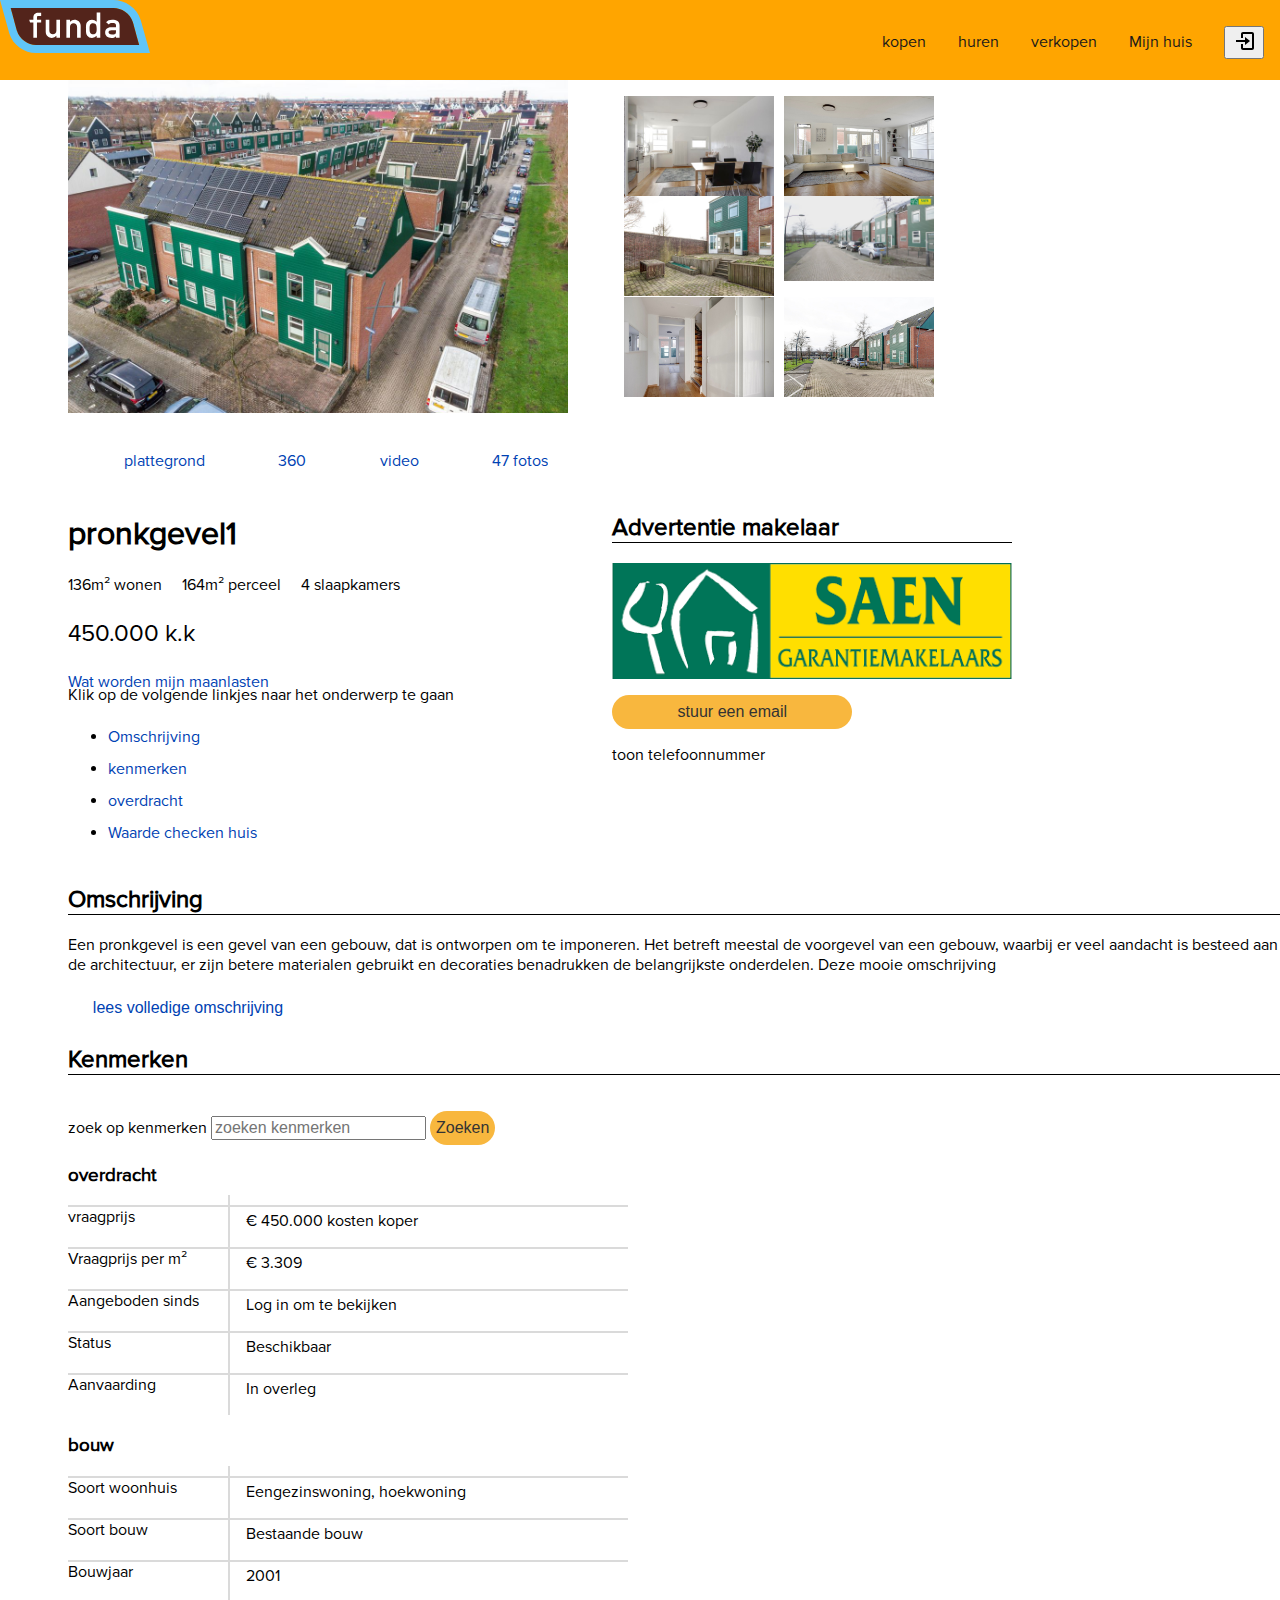
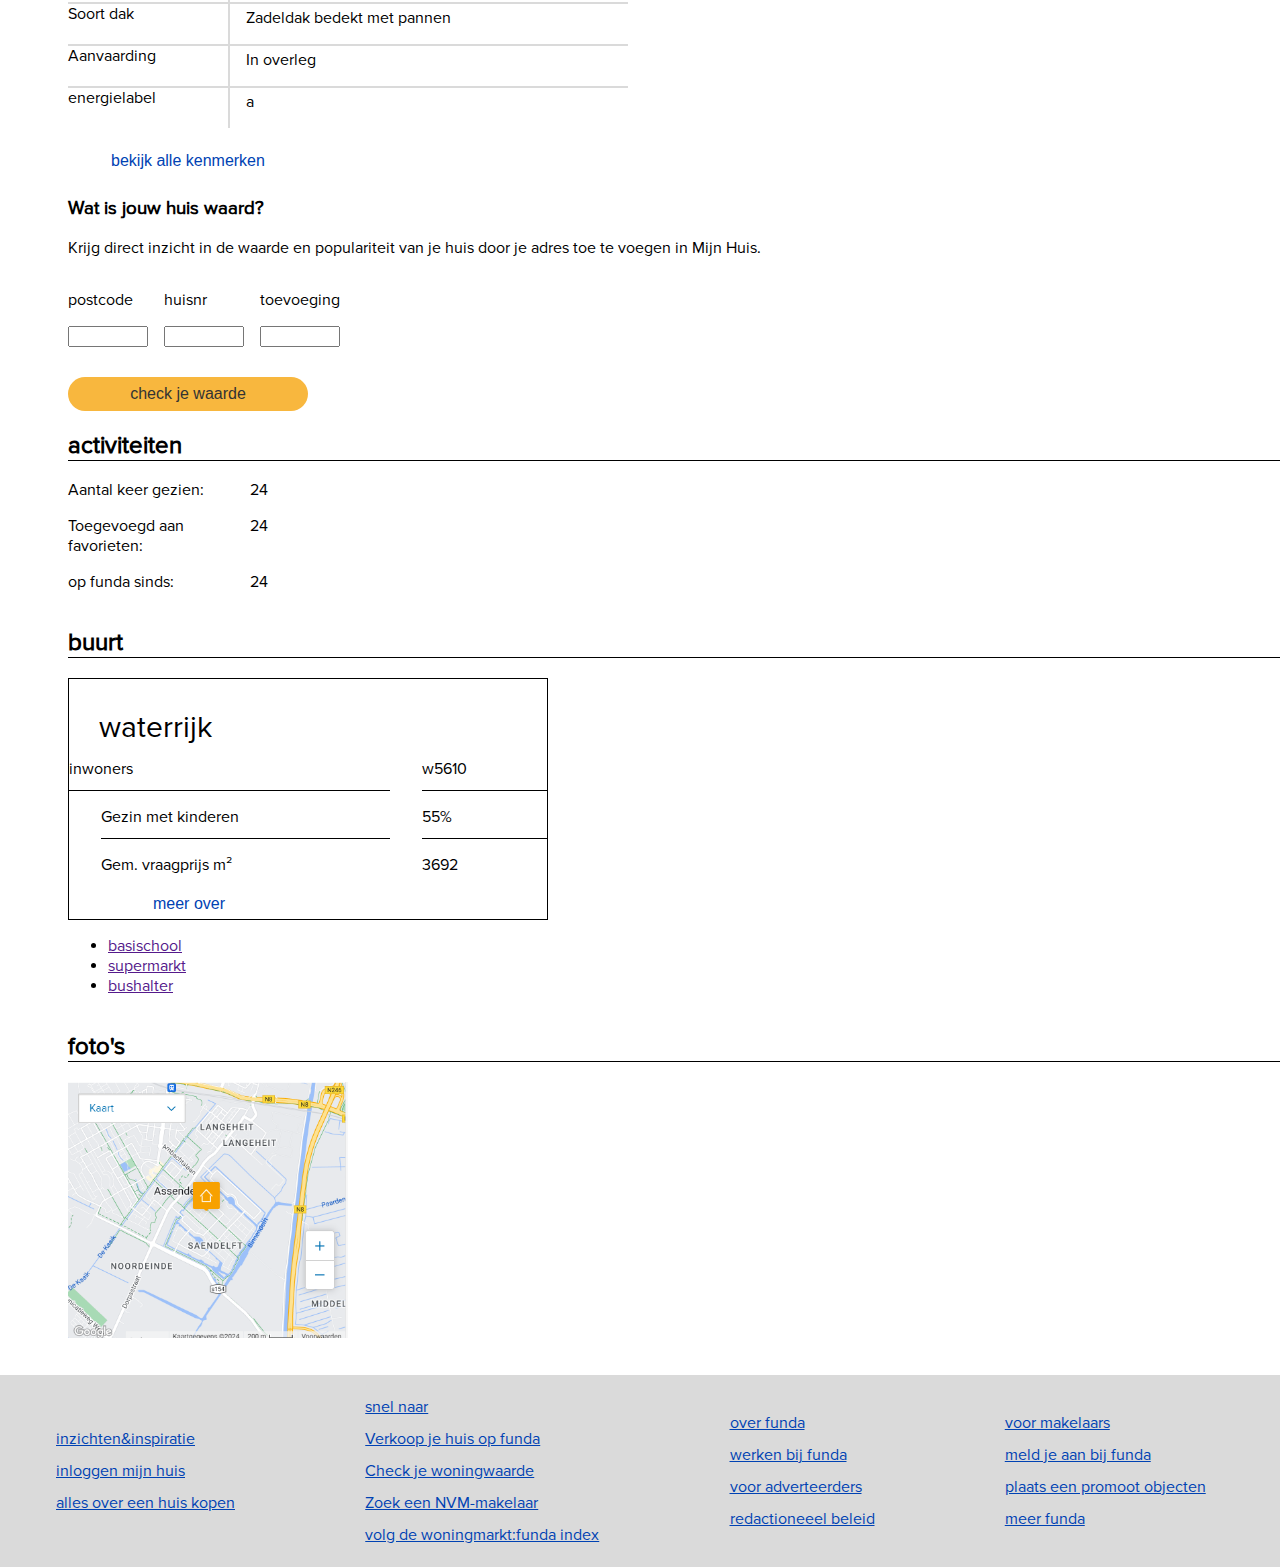
==== commit db014e74: "semantischer html en blauwe linkjes toegevoegdd" ====
--- a/index.html
+++ b/index.html
@@ -65,30 +65,31 @@
                                                      class="gridcontainer__small-images_carousel-images"
                                                      src="images/street.jpg"></li>
         </ul>
+        <ul class="carousel-images">
+            <li class="carousel-images__no-dot">
+                <img alt="plattgrond" class="small-images-carousel" src="images/plattegrond.png">
+                <p><a class="general-link" href="#">plattegrond</a></p>
+            </li>
+            <li class="carousel-images__no-dot">
+                <img alt="360 view" class="small-images-carousel" src="images/small-images/playground.jpg">
+                <p><a class="general-link" href="#">360</a></p>
+            </li>
+            <li class="carousel-images__no-dot">
+                <img alt="video" class="small-images-carousel" src="images/small-images/front-houose.jpg">
+                <p><a class="general-link" href="#">video</a></p>
+            </li>
+            <li class="carousel-images__no-dot">
+                <img alt="alle foto's" class="small-images-carousel" src="images/small-images/frontdoor.jpg">
+                <p><a class="general-link" href="#">47 fotos</a></p>
+            </li>
+        </ul>
     </div>
 
-    <ul class="carousel-images">
-        <li class="carousel-images__no-dot">
-            <img alt="plattgrond" class="small-images-carousel" src="images/plattegrond.png">
-            <p><a class="general-link" href="#">plattegrond</a></p>
-        </li>
-        <li class="carousel-images__no-dot">
-            <img alt="360 view" class="small-images-carousel" src="images/small-images/playground.jpg">
-            <p><a class="general-link" href="#">360</a></p>
-        </li>
-        <li class="carousel-images__no-dot">
-            <img alt="video" class="small-images-carousel" src="images/small-images/front-houose.jpg">
-            <p><a class="general-link" href="#">video</a></p>
-        </li>
-        <li class="carousel-images__no-dot">
-            <img alt="alle foto's" class="small-images-carousel" src="images/small-images/frontdoor.jpg">
-            <p><a class="general-link" href="#">47 fotos</a></p>
-        </li>
-    </ul>
+
 
     <div class="grid-broker-price"><!--this must be a div because the 2 elements must on desktop next to each other-->
         <section>
-            <h2> pronkgevel1</h2>
+            <h1> pronkgevel1</h1>
             <span class="grid-broker-price__information">136m² wonen</span>
             <!--no <p> because the content is not next to each other-->
             <span class="grid-broker-price__information">164m² perceel</span>
@@ -98,7 +99,7 @@
         </section>
 
         <section class="broker-add">
-            <h3 id="broker">Advertentie makelaar</h3>
+            <h2 id="broker">Advertentie makelaar</h2>
             <img alt="foto van demakelaar" class="images-broker" src="images/makelaar.png">
 
             <button class="send-email" type="submit">stuur een email</button>
@@ -303,28 +304,28 @@
 
 <footer class="grid-container-footer">
     <ul class="first-bloc">
-        <li class="carousel-images__no-dot">snel naar</li>
-        <li class="carousel-images__no-dot">Verkoop je huis op funda</li>
-        <li class="carousel-images__no-dot">Check je woningwaarde</li>
-        <li class="carousel-images__no-dot">Zoek een NVM-makelaar</li>
-        <li class="carousel-images__no-dot">volg de woningmarkt:funda index</li>
+        <li class="carousel-images__no-dot"><a href="#" class="footer-links"> snel naar</a></li>
+        <li class="carousel-images__no-dot"><a href="#" class="footer-links">Verkoop je huis op funda</a></li>
+        <li class="carousel-images__no-dot"><a href="#" class="footer-links">Check je woningwaarde</a></li>
+        <li class="carousel-images__no-dot"><a href="#" class="footer-links">Zoek een NVM-makelaar</a></li>
+        <li class="carousel-images__no-dot"><a href="#" class="footer-links">volg de woningmarkt:funda index</a></li>
     </ul>
     <ul class="second-block">
-        <li class="carousel-images__no-dot">inzichten&inspiratie</li>
-        <li class="carousel-images__no-dot">inloggen mijn huis</li>
-        <li class="carousel-images__no-dot">alles over een huis kopen</li>
+        <li class="carousel-images__no-dot"><a href="#" class="footer-links">inzichten&inspiratie</a></li>
+        <li class="carousel-images__no-dot"><a href="#" class="footer-links">inloggen mijn huis</a></li>
+        <li class="carousel-images__no-dot"><a href="#" class="footer-links">alles over een huis kopen</a></li>
     </ul>
     <ul class="tird-block">
-        <li class="carousel-images__no-dot">voor makelaars</li>
-        <li class="carousel-images__no-dot">meld je aan bij funda</li>
-        <li class="carousel-images__no-dot">plaats een promoot objecten</li>
-        <li class="carousel-images__no-dot">meer funda</li>
+        <li class="carousel-images__no-dot"><a href="#" class="footer-links">voor makelaars</a></li>
+        <li class="carousel-images__no-dot"><a href="#" class="footer-links">meld je aan bij funda</a></li>
+        <li class="carousel-images__no-dot"><a href="#" class="footer-links">plaats een promoot objecten</a></li>
+        <li class="carousel-images__no-dot"><a href="#" class="footer-links">meer funda</a></li>
     </ul>
     <ul class="fouthr-block">
-        <li class="carousel-images__no-dot">over funda</li>
-        <li class="carousel-images__no-dot">werken bij funda</li>
-        <li class="carousel-images__no-dot">voor adverteerders</li>
-        <li class="carousel-images__no-dot">redactioneeel beleid</li>
+        <li class="carousel-images__no-dot"><a href="#" class="footer-links">over funda</a></li>
+        <li class="carousel-images__no-dot"><a href="#" class="footer-links">werken bij funda</a></li>
+        <li class="carousel-images__no-dot"><a href="#" class="footer-links">voor adverteerders</a></li>
+        <li class="carousel-images__no-dot"><a href="#" class="footer-links">redactioneeel beleid</a></li>
     </ul>
 </footer>
 </body>
--- a/styles/styles.css
+++ b/styles/styles.css
@@ -366,6 +366,9 @@
 .grid-container-footer {
     background-color: #dadada;
 }
+.footer-links{
+    color: var(--blue);
+}
 
 @media (max-width: 579px) {
     .menu-ul {
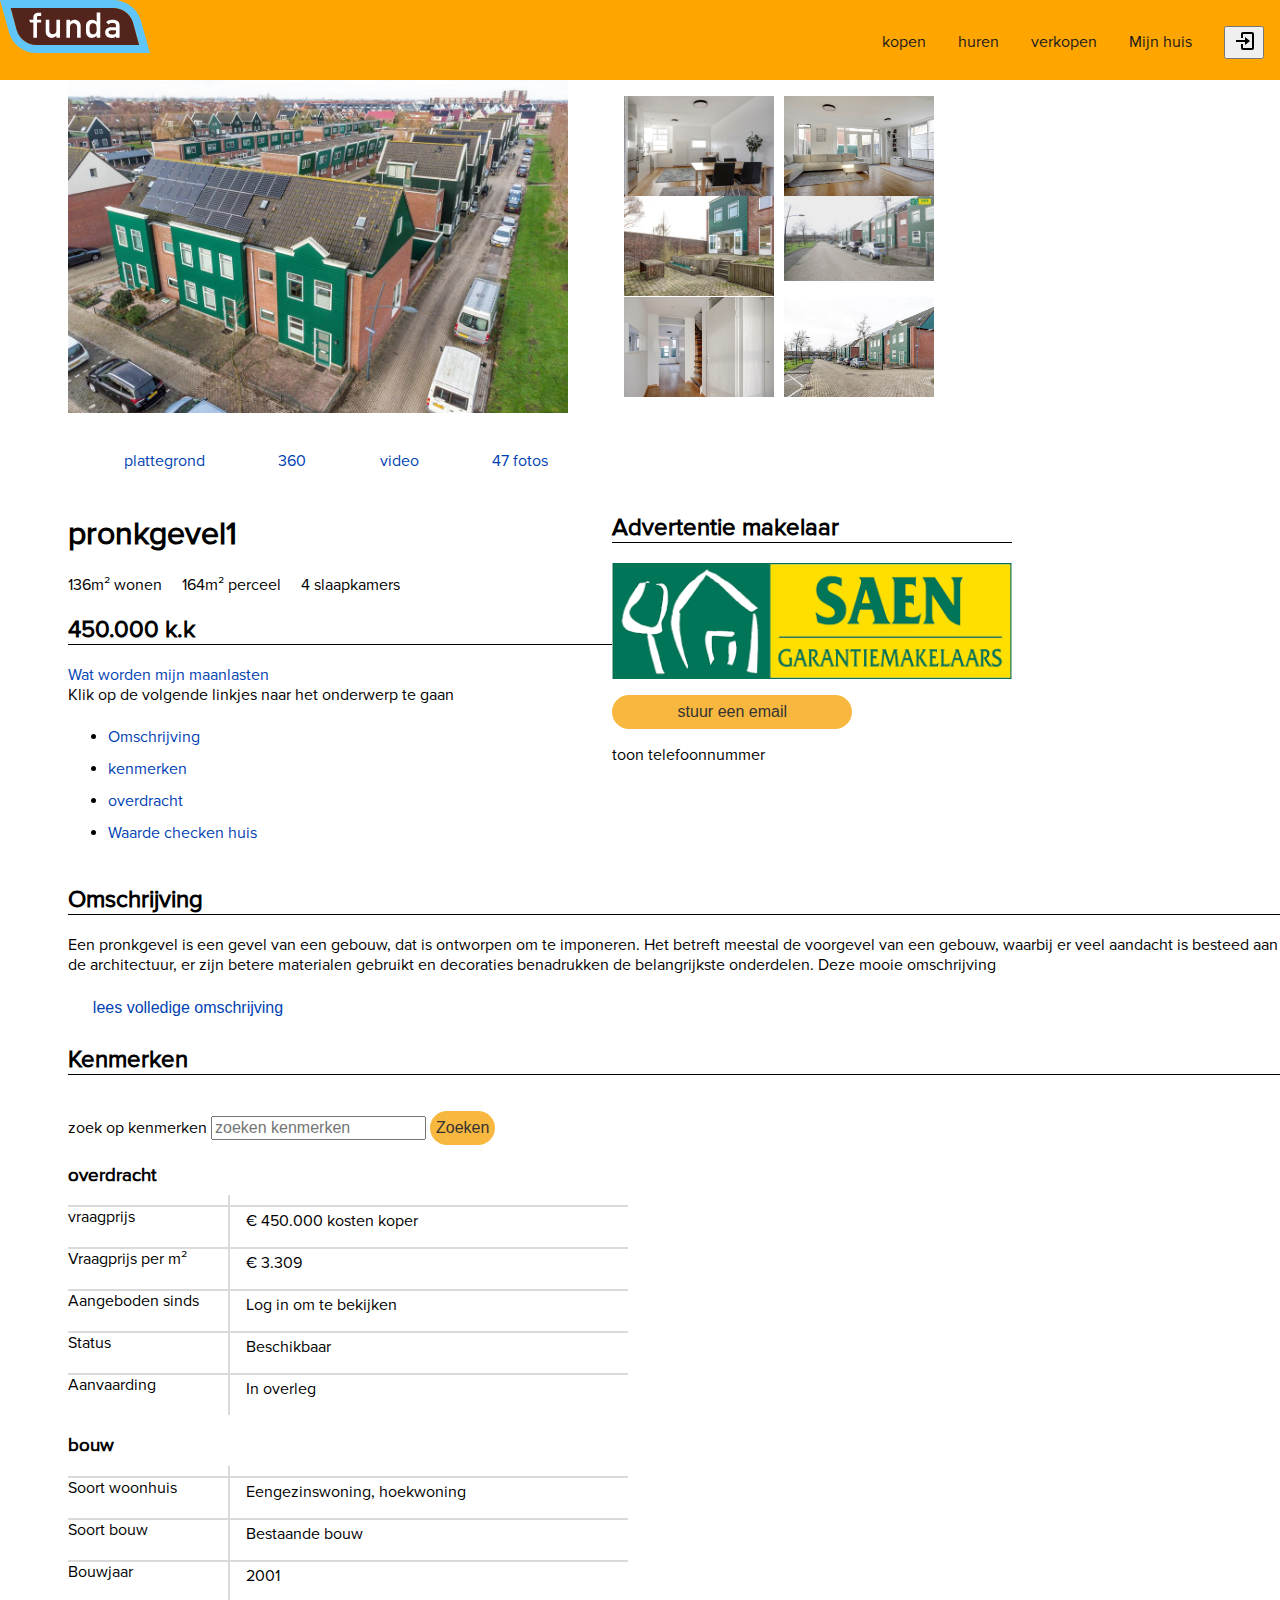
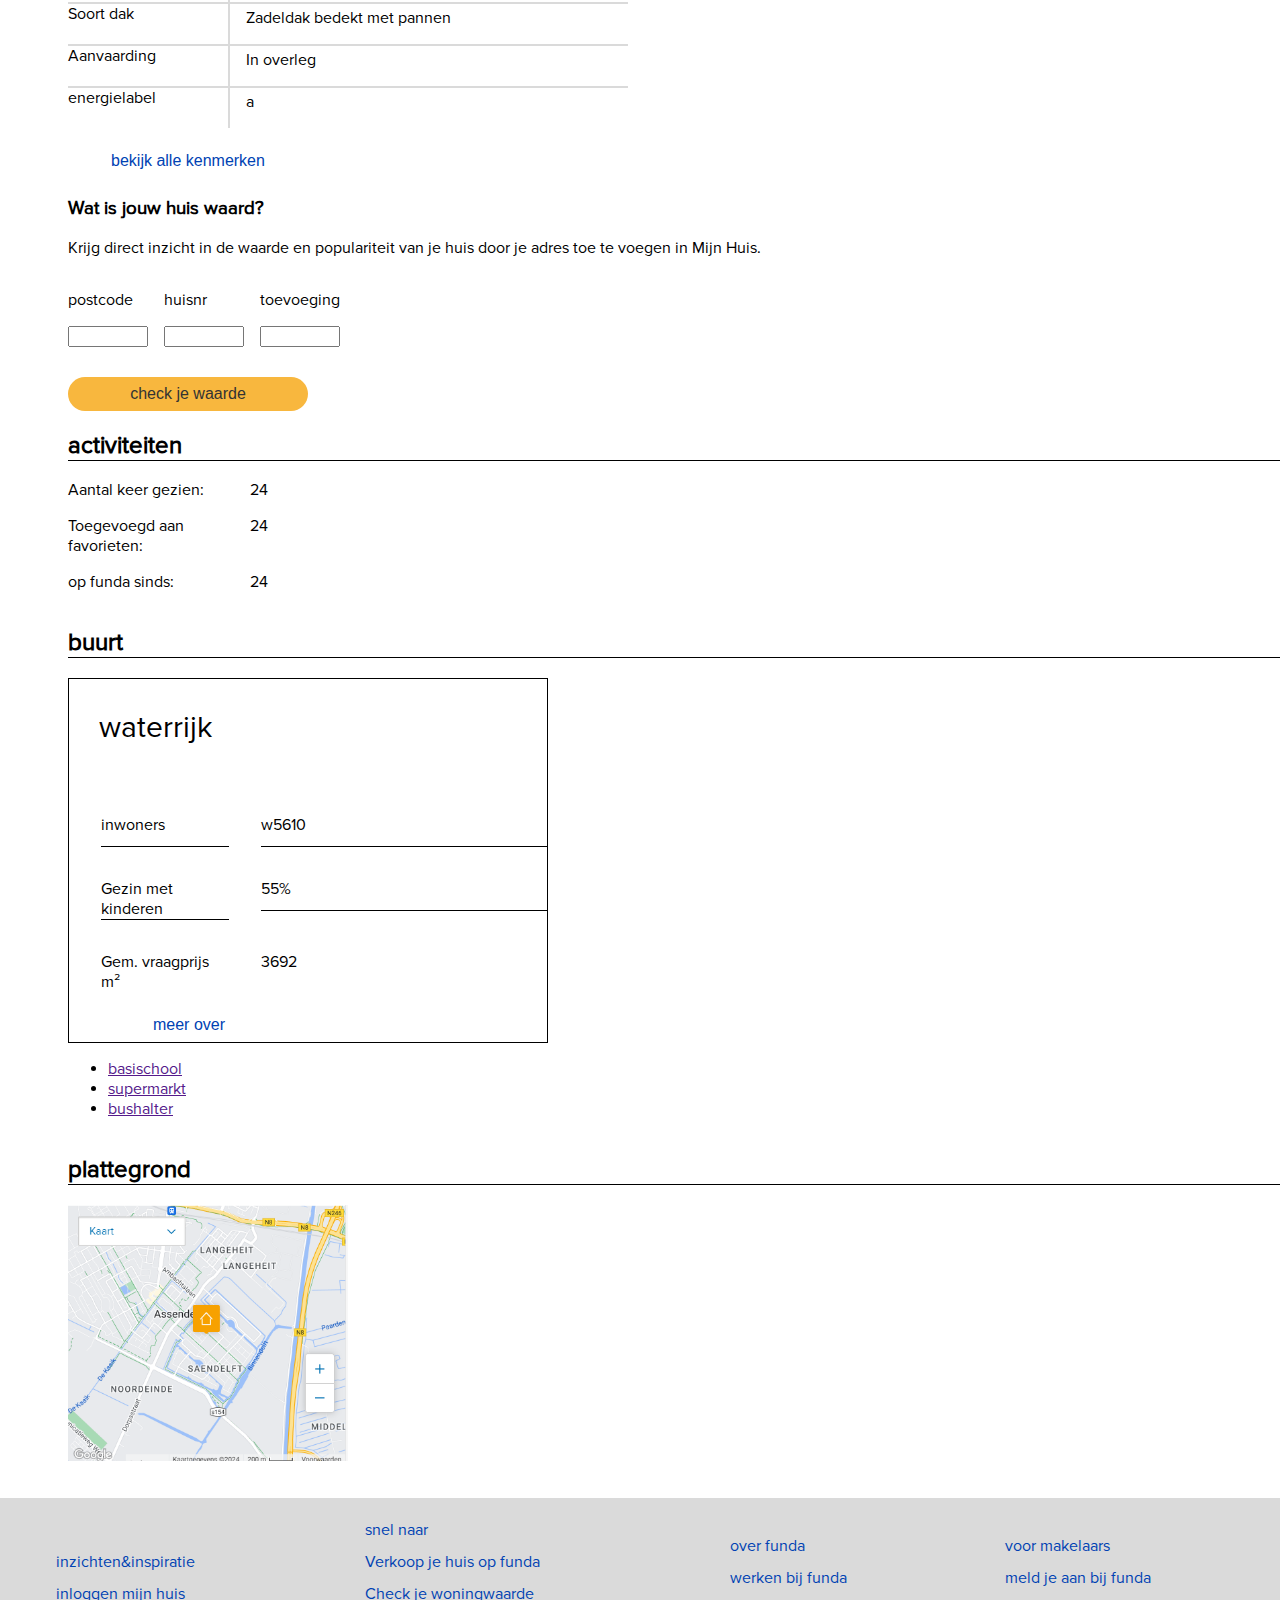
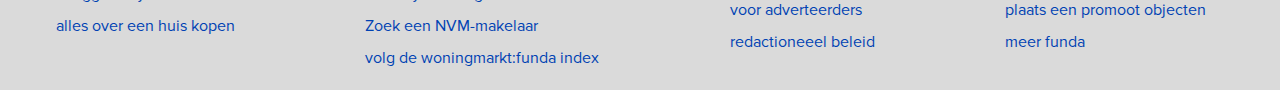
==== commit 7bf3c9f9: "linkjes teogevoegd" ====
--- a/index.html
+++ b/index.html
@@ -94,7 +94,7 @@
             <!--no <p> because the content is not next to each other-->
             <span class="grid-broker-price__information">164m² perceel</span>
             <span class="grid-broker-price__information">4 slaapkamers</span>
-            <p class="grid-broker-price__price_house">450.000 k.k</p><!--this is h2 because it must be visisble-->
+            <h2 class="grid-broker-price__price_house">450.000 k.k</h2><!--this is h2 because it must be visisble-->
             <p><a class="general-link" href="">Wat worden mijn maanlasten</a></p>
         </section>
 
@@ -121,18 +121,16 @@
 
     <section>
         <h2 id="description">Omschrijving</h2>
-        <p tabindex="0">Een pronkgevel is een gevel van een gebouw, dat is ontworpen om te imponeren. Het
+        <p>Een pronkgevel is een gevel van een gebouw, dat is ontworpen om te imponeren. Het
             betreft
             meestal de
             voorgevel van een gebouw, waarbij er veel aandacht is besteed aan de architectuur, er zijn
             betere
             materialen gebruikt en decoraties benadrukken de belangrijkste onderdelen. Deze mooie
             omschrijving</p>
-    </section>
-    <section>
         <button class="full-description" type="button">lees volledige omschrijving</button>
 
-        <p class="hide-description" tabindex="0">Zie je ook bij deze eindwoning in Saendelft, recht
+        <p class="hide-description">Zie je ook bij deze eindwoning in Saendelft, recht
             tegenover een
             groot speelveld. Met vier slaapkamers, goede isolatie en energielabel A is dit een perfect huis
             waar je
@@ -189,8 +187,7 @@
                 <button class="search-button" type="submit">Zoeken</button>
             </form>
         </search>
-    </section>
-    <section>
+
         <h3 id="transfer">overdracht</h3>
 
         <dl>
@@ -247,7 +244,7 @@
     <section>
         <h3 id="add-home">Wat is jouw huis waard?</h3>
 
-        <p class="add-home__text-value-home" tabindex="0">Krijg direct inzicht in de waarde en populariteit van je huis
+        <p class="add-home__text-value-home">Krijg direct inzicht in de waarde en populariteit van je huis
             door
             je adres toe
             te voegen in Mijn Huis.</p>
@@ -286,8 +283,6 @@
             <p class="bedrag">3692</p>
             <button class="button-show-charactize" role="button" type="button">meer over</button>
         </div>
-    </section>
-    <section>
         <ul>
             <li>
                 <a href="">basischool</a></li>
@@ -297,7 +292,7 @@
         </ul>
     </section>
     <section>
-        <h2>foto's</h2>
+        <h2>plattegrond</h2>
         <img alt="foto plattegrond" class="image-change" src="images/map.png">
     </section>
 </main>
--- a/styles/styles.css
+++ b/styles/styles.css
@@ -261,8 +261,8 @@
 /*todo hier nog naar kijken met de max width voor op mobiel*/
 .grid-container-neighbor {
     display: grid;
-    grid-template-columns: auto auto;
-    grid-template-rows: 4em 3em 3em 3em 2em;
+    grid-template-columns: 10em 1fr;
+    grid-template-rows: auto auto auto auto auto;
     border: 0.1em solid black;
     max-width: 30em;
 
@@ -291,7 +291,7 @@
     border-bottom: 0.1em solid black;
     /*font-size:1.2em;*/
     height: 2em;
-    /*margin-left: var(--margin-2-em);*/
+    margin-left: var(--margin-2-em);
 }
 
 .numbers {
@@ -308,7 +308,7 @@
     grid-column: 1;
     grid-row: 3;
     border-bottom: 0.1em solid black;
-    height: 2em;
+    /*height: 2em;*/
     margin-left: var(--margin-2-em);
 }
 
@@ -368,6 +368,11 @@
 }
 .footer-links{
     color: var(--blue);
+    text-decoration-line: none;
+}
+.footer-links:hover{
+    color:#000000;
+    text-decoration-line: underline;
 }
 
 @media (max-width: 579px) {
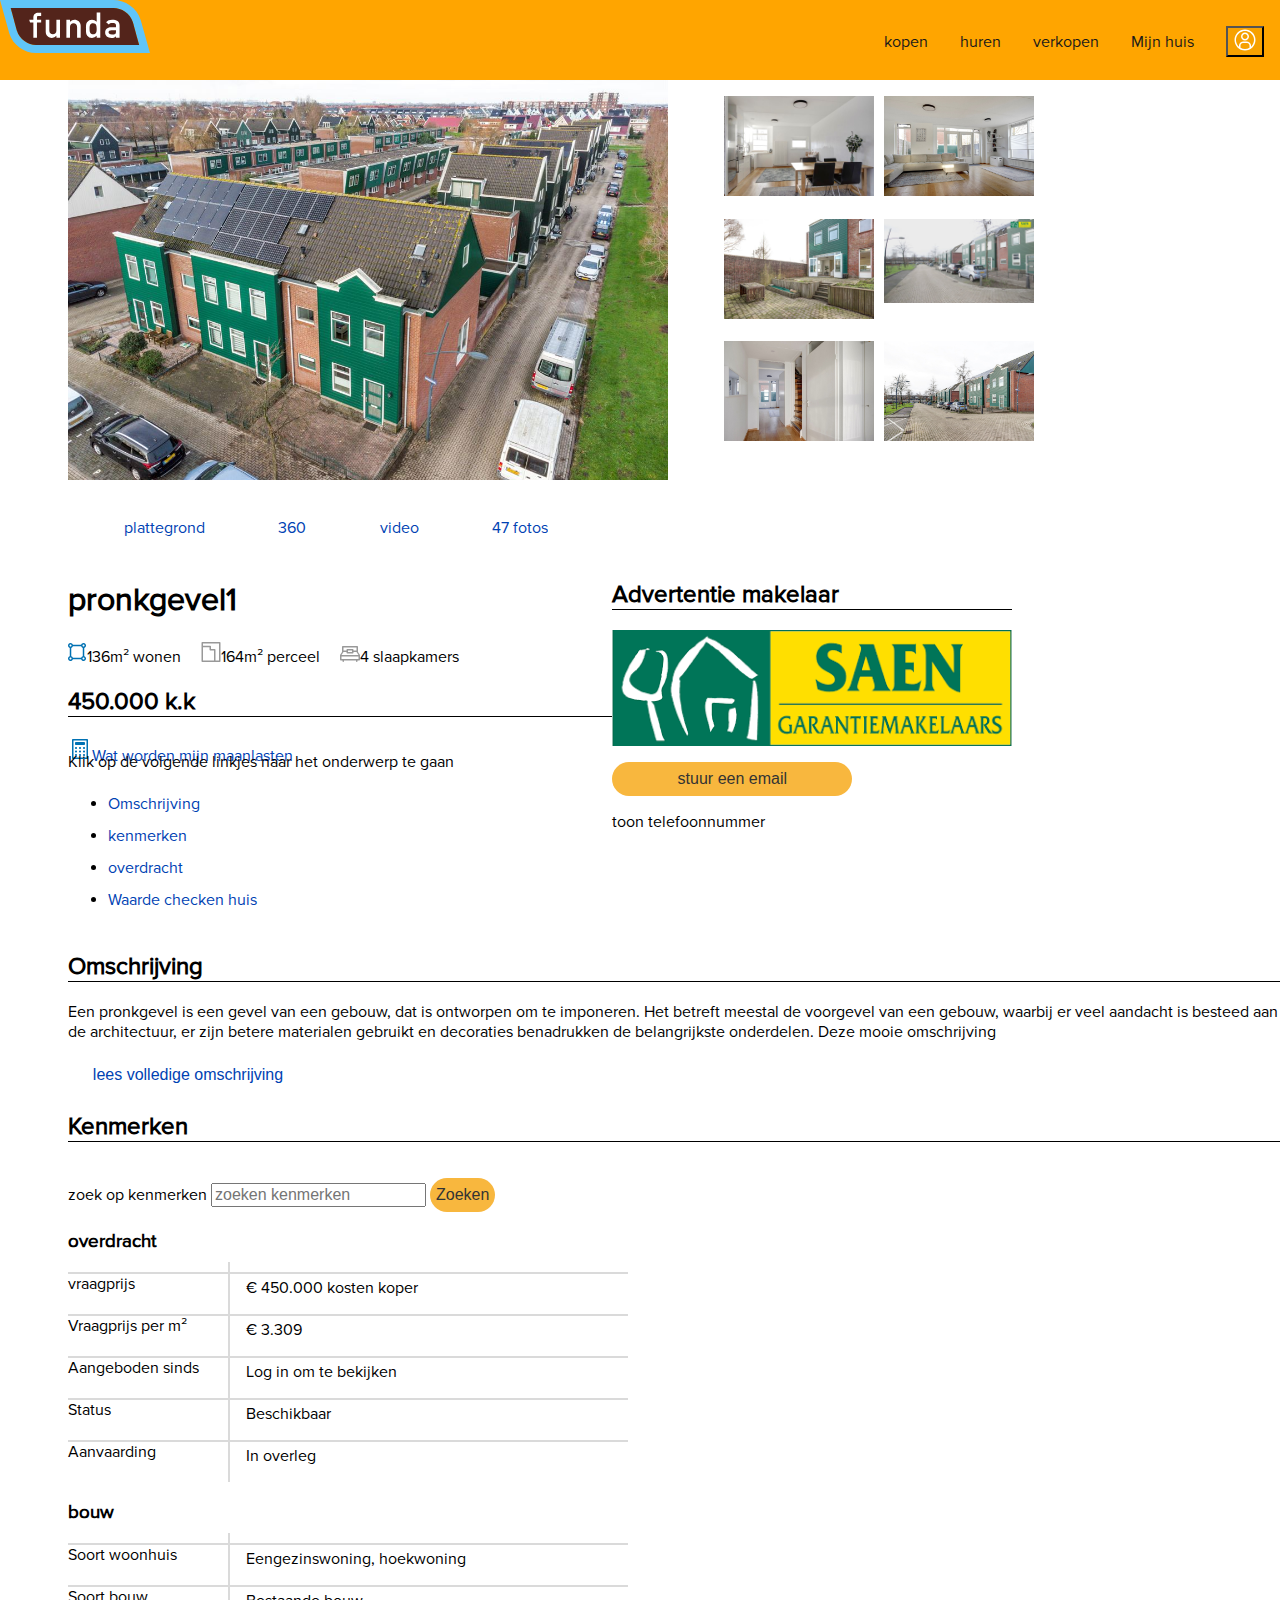
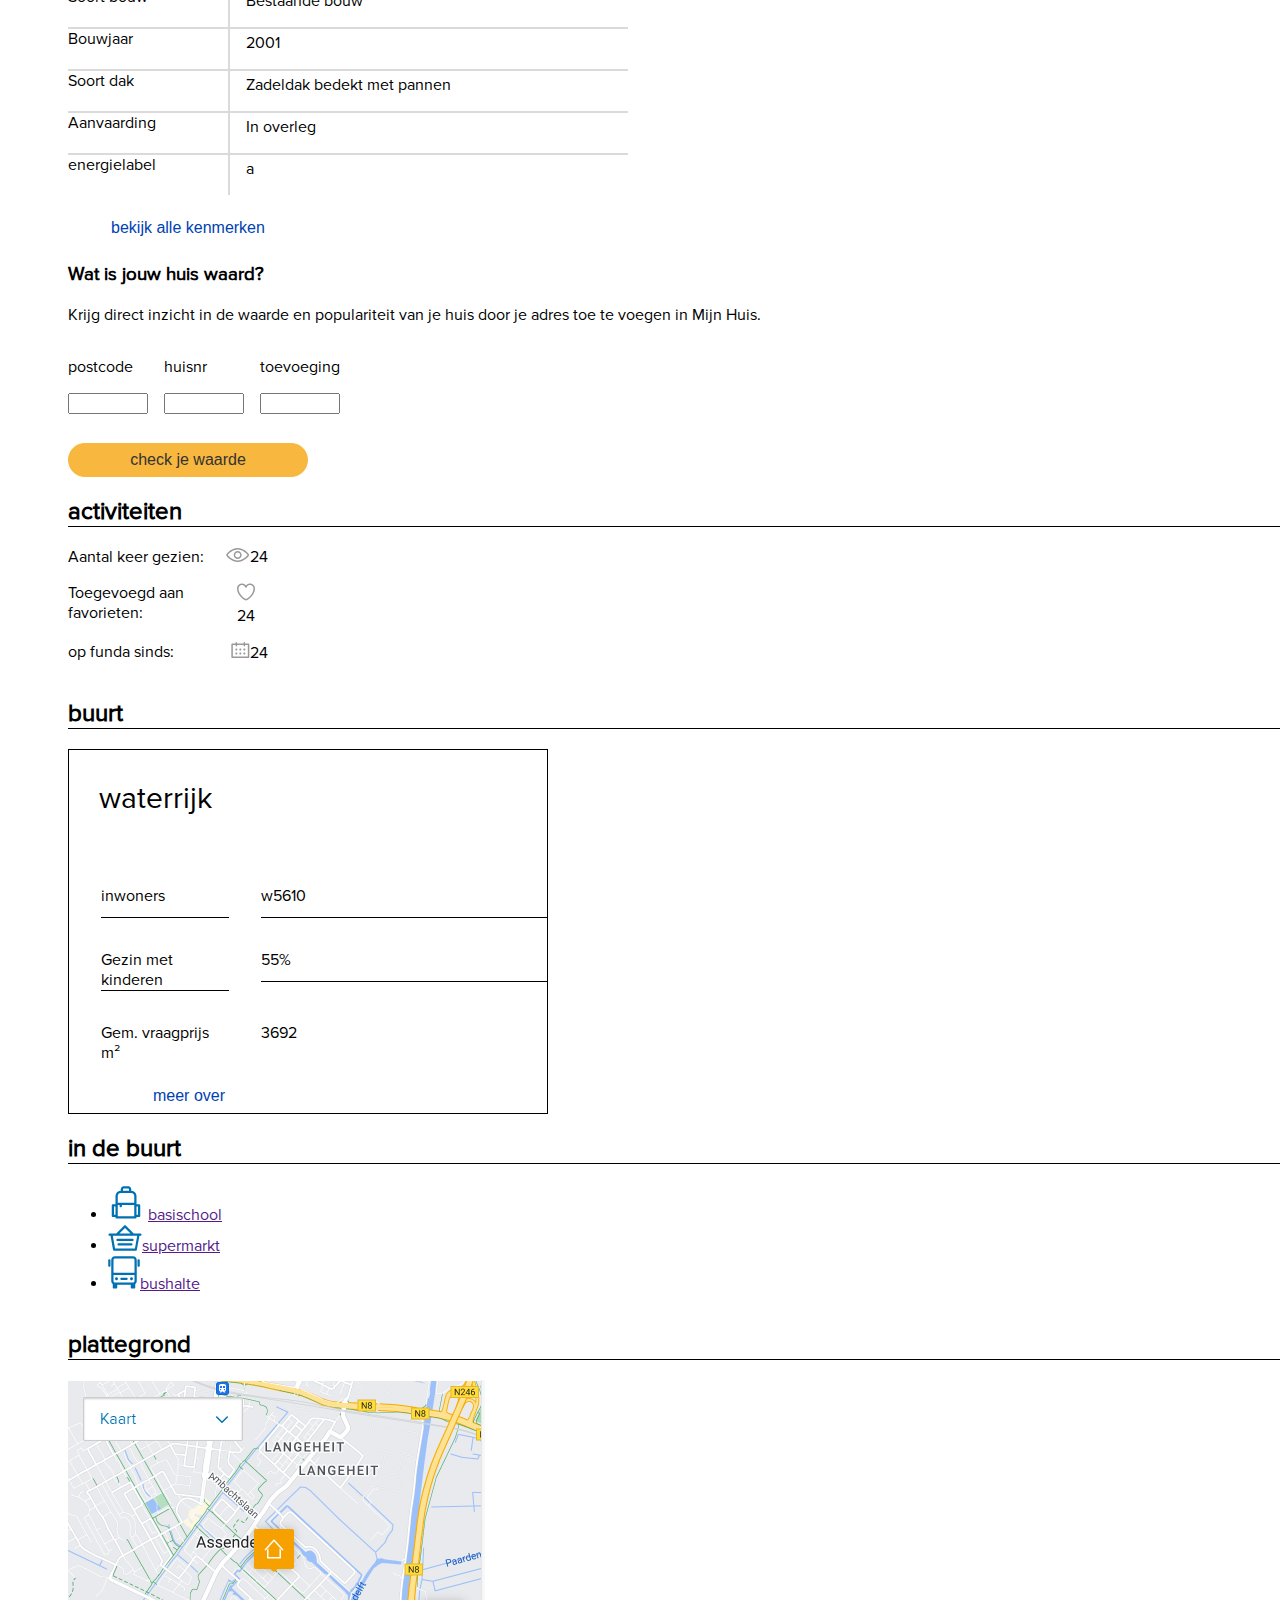
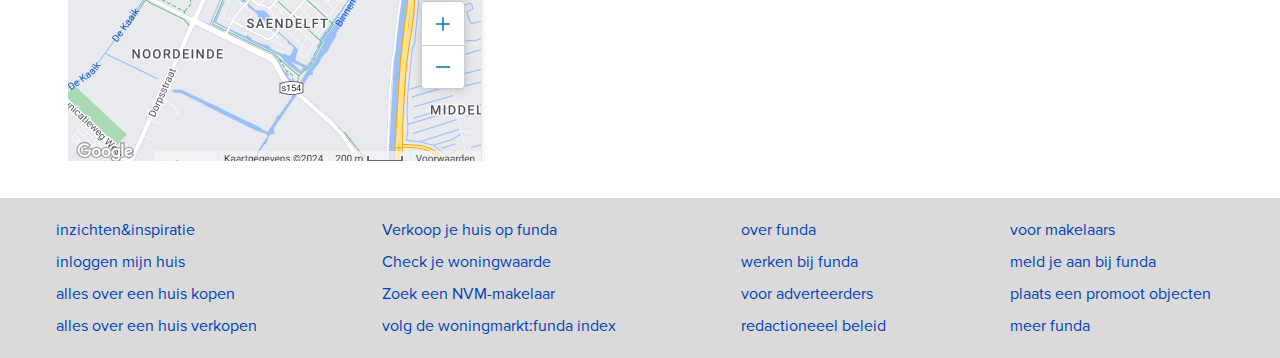
==== commit 68ac261c: "laatste aanpassingen gemaakt" ====
--- a/index.html
+++ b/index.html
@@ -20,7 +20,7 @@
         <img alt="logo funda" class="log-funda" src="images/fundawonen-logo.svg">
     </a>
 
-    <button class="hamburger-icon" type="button"><img alt="menu icoon" src="images/menubar.png">
+    <button class="hamburger-icon" type="button"><img alt="menu icoon" src="images/icons/mobileMenu.svg">
     </button>
 
     <nav class="menu">
@@ -32,7 +32,7 @@
             <li class="menu__li carousel-images__no-dot"><a class="menu-link" href="#" role="menuitem">Mijn huis</a>
             </li>
             <li class="menu__li carousel-images__no-dot">
-                <button role="button" type="button"><img alt="login icoon" src="images/log-in-regular-24.png"></button>
+                <button role="button" type="button" class="login-button"><img alt="login icoon" src="images/icons/logIn.svg"></button>
             </li>
         </ul>
 
@@ -90,12 +90,12 @@
     <div class="grid-broker-price"><!--this must be a div because the 2 elements must on desktop next to each other-->
         <section>
             <h1> pronkgevel1</h1>
-            <span class="grid-broker-price__information">136m² wonen</span>
+            <span class="grid-broker-price__information"><img src="images/icons/wonen.svg" alt="wonen vierkante meter">136m² wonen</span>
             <!--no <p> because the content is not next to each other-->
-            <span class="grid-broker-price__information">164m² perceel</span>
-            <span class="grid-broker-price__information">4 slaapkamers</span>
+            <span class="grid-broker-price__information"><img src="images/icons/perceel.svg" alt="wonen vierkante meter">164m² perceel</span>
+            <span class="grid-broker-price__information"><img src="images/icons/bed.svg" alt="wonen vierkante meter">4 slaapkamers</span>
             <h2 class="grid-broker-price__price_house">450.000 k.k</h2><!--this is h2 because it must be visisble-->
-            <p><a class="general-link" href="">Wat worden mijn maanlasten</a></p>
+            <p><a class="general-link" href=""><img src="images/icons/calculator.svg" alt="wonen vierkante meter">Wat worden mijn maanlasten</a></p>
         </section>
 
         <section class="broker-add">
@@ -265,9 +265,9 @@
     </section>
     <section>
         <h2>activiteiten</h2>
-        <p class="activity__text">Aantal keer gezien:<span class="">24</span></p>
-        <p class="activity__text">Toegevoegd aan favorieten:<span class="">24</span></p>
-        <p class="activity__text">op funda sinds:<span class="">24</span></p>
+        <p class="activity__text">Aantal keer gezien:<span class=""><img src="images/icons/eye.svg" alt="icoon gezien">24</span></p>
+        <p class="activity__text">Toegevoegd aan favorieten:<span class=""><img src="images/icons/heartGrey.svg" alt="icoon calender">24</span></p>
+        <p class="activity__text">op funda sinds:<span class=""><img src="images/icons/calendarGrey.svg" alt="icoon calender">24</span></p>
 
     </section>
     <section>
@@ -283,14 +283,19 @@
             <p class="bedrag">3692</p>
             <button class="button-show-charactize" role="button" type="button">meer over</button>
         </div>
+    </section>
+    <section>
+        <h2>in de buurt</h2>
         <ul>
-            <li>
+            <li><img src="images/icons/school.svg" alt="school">
                 <a href="">basischool</a></li>
-            <li><a href="">supermarkt</a></li>
-            <li><a href="">bushalter</a>
-            </li>
-        </ul>
-    </section>
+            <li><img src="images/icons/shop.svg" alt="school"><a href="">supermarkt</a></li>
+            <li><img src="images/icons/bus.svg" alt="school"><a href="">bushalte</a>
+            </li>
+        </ul>
+    </section>
+
+
     <section>
         <h2>plattegrond</h2>
         <img alt="foto plattegrond" class="image-change" src="images/map.png">
@@ -299,7 +304,6 @@
 
 <footer class="grid-container-footer">
     <ul class="first-bloc">
-        <li class="carousel-images__no-dot"><a href="#" class="footer-links"> snel naar</a></li>
         <li class="carousel-images__no-dot"><a href="#" class="footer-links">Verkoop je huis op funda</a></li>
         <li class="carousel-images__no-dot"><a href="#" class="footer-links">Check je woningwaarde</a></li>
         <li class="carousel-images__no-dot"><a href="#" class="footer-links">Zoek een NVM-makelaar</a></li>
@@ -309,6 +313,7 @@
         <li class="carousel-images__no-dot"><a href="#" class="footer-links">inzichten&inspiratie</a></li>
         <li class="carousel-images__no-dot"><a href="#" class="footer-links">inloggen mijn huis</a></li>
         <li class="carousel-images__no-dot"><a href="#" class="footer-links">alles over een huis kopen</a></li>
+        <li class="carousel-images__no-dot"><a href="#" class="footer-links">alles over een huis verkopen</a></li>
     </ul>
     <ul class="tird-block">
         <li class="carousel-images__no-dot"><a href="#" class="footer-links">voor makelaars</a></li>
--- a/styles/styles.css
+++ b/styles/styles.css
@@ -52,8 +52,13 @@
     position: relative;
     left: 2em;
     top: -1em;
-    background-color: var(--white);
-}
+    background-color: var(--orange);
+    /*background-color: var(--white);*/
+}
+.login-button{
+    background-color: var(--orange);
+}
+
 
 .hamburger-icon:hover {
     background-color: var(--blue);
@@ -82,7 +87,9 @@
 
 
 .main-picture {
-    width: 280px;
+    /*width: 280px;*/
+    width: 100%;
+    object-fit: cover;
 }
 
 .general-link { /*plattegrond 360 under the main image*/
@@ -349,7 +356,7 @@
     width: 15em;
 }
 
-.images-broker, .image-change {
+.images-broker {
     width: 280px;
 }
 
@@ -376,6 +383,10 @@
 }
 
 @media (max-width: 579px) {
+    h2 {
+        border-bottom: 1px solid black; /* This adds a 2px solid black border under your h2 elements */
+        /*border-width: 5em;*/
+    }
     .menu-ul {
         display: block;
         /* todo   translate toevoegen dat die van boven naar beneden gaat de interactie*/
@@ -389,6 +400,10 @@
 
     .second-block, .tird-block, .fouthr-block {
         display: none;
+    }
+    .image-change{
+        width: 100%;
+        object-fit: cover;
     }
 
 
@@ -428,7 +443,9 @@
     }
 
     .main-picture {
-        width: 500px;
+        /*width: 500px;*/
+        width: 100%;
+        object-fit: cover;
 
     }
 
@@ -491,6 +508,10 @@
         background-color: #dadada;
 
     }
+    .main-picture { /* nr 41*/
+        width: 600px;
+        /*object-fit: cover;*/
+    }
 
 
     .gridcontaienr__five-images-grid { /*columnr number 40*/
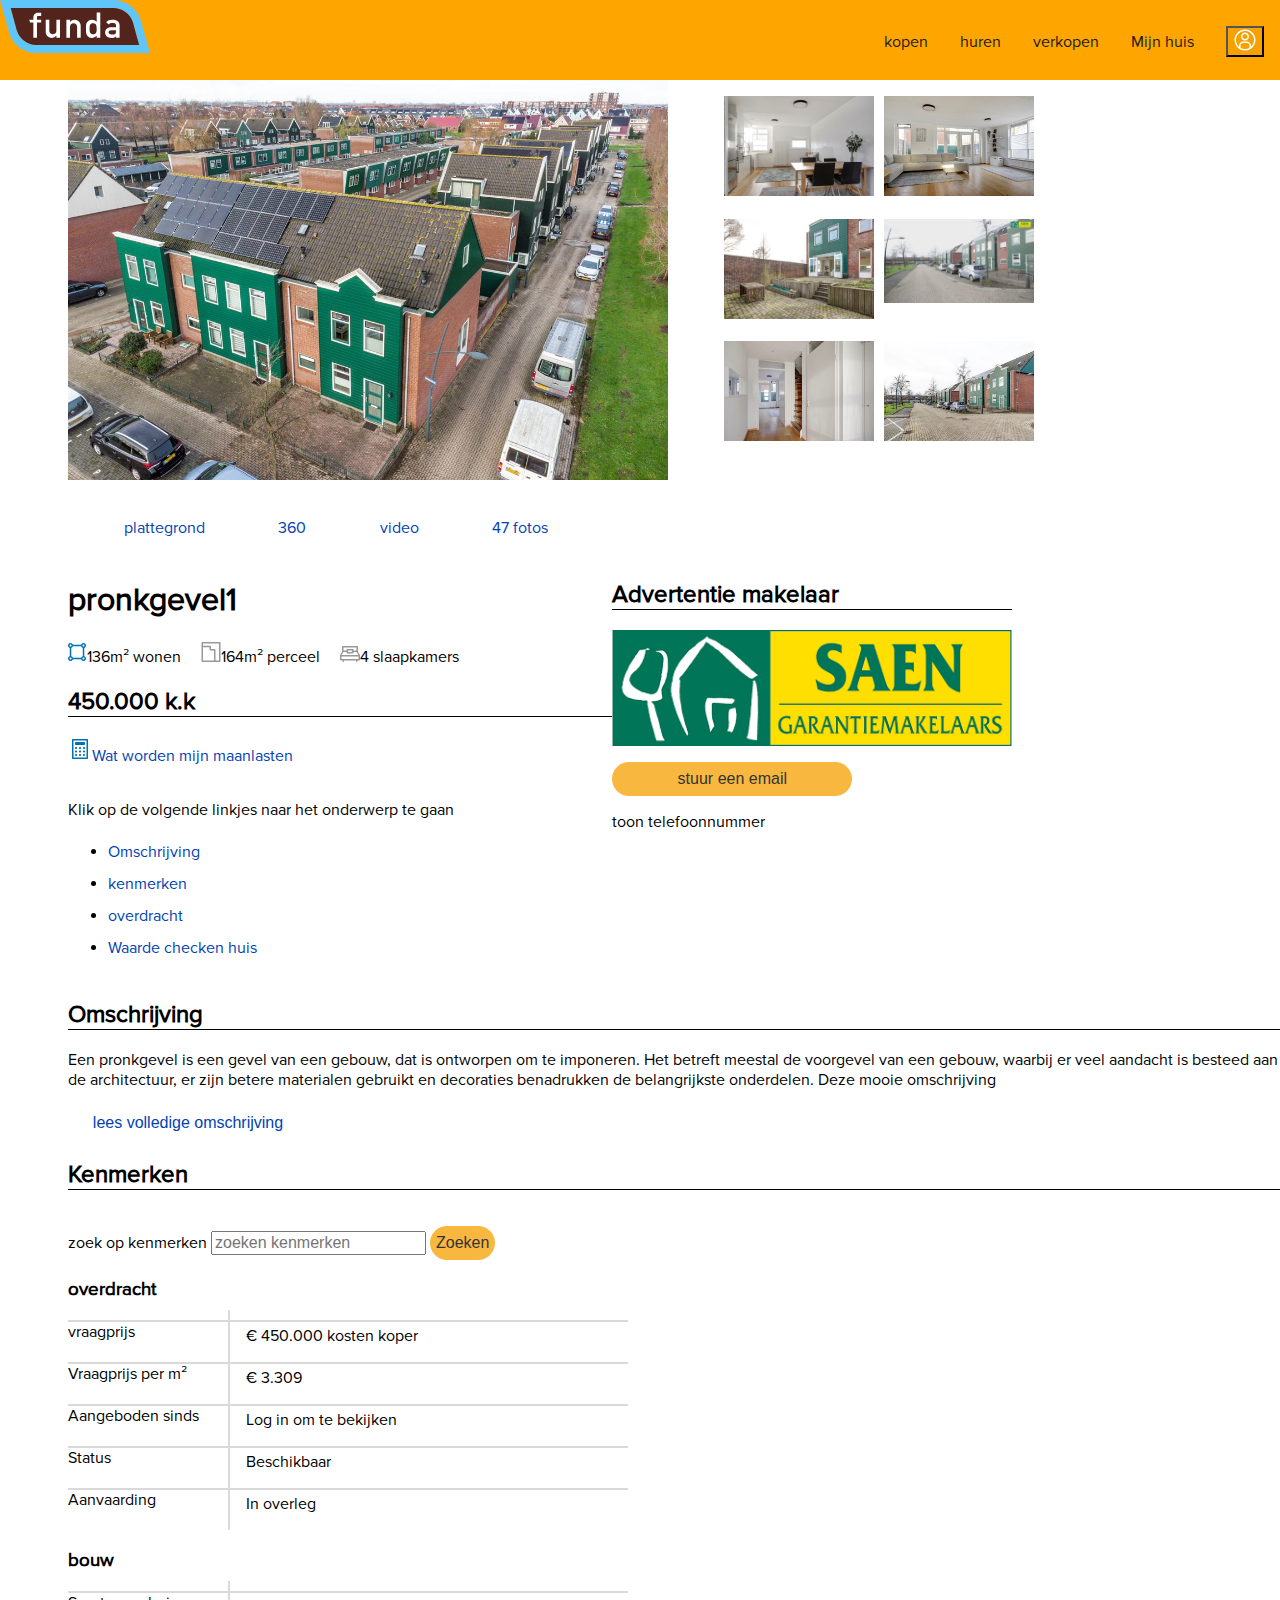
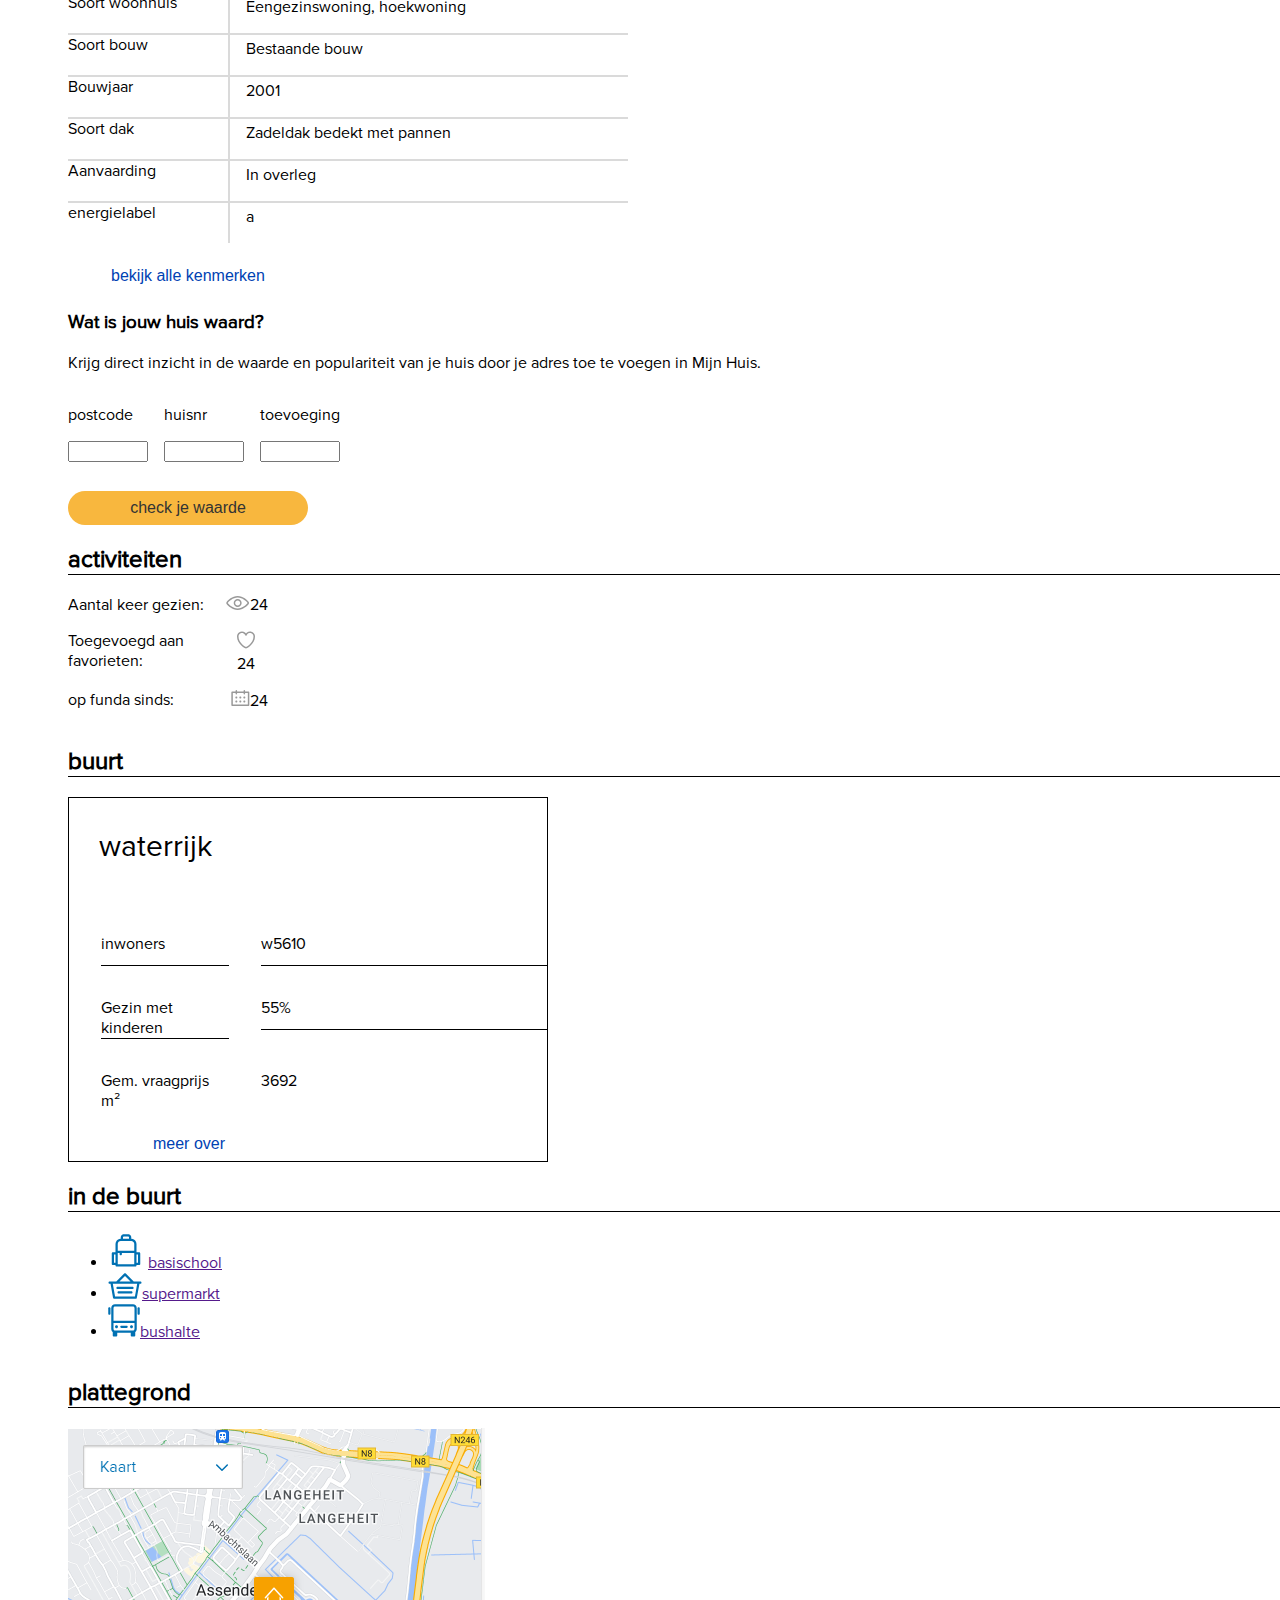
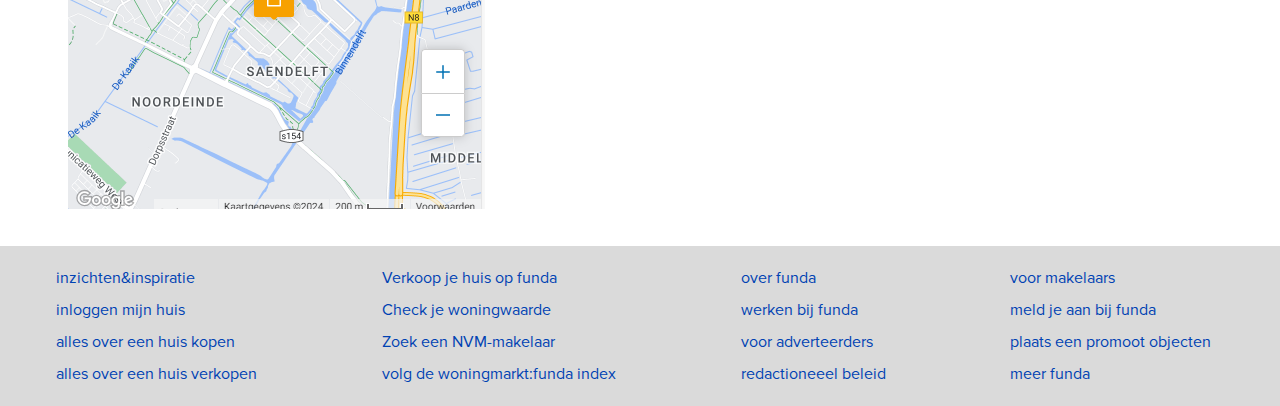
==== commit 0d0ba2e1: "laatste aanpassingen gemaakt" ====
--- a/index.html
+++ b/index.html
@@ -108,7 +108,7 @@
         </section>
 
     </div>
-    <section>
+    <section class="links-subjects">
         <p class="buttons-navigation-text">Klik op de volgende linkjes naar het onderwerp te gaan</p>
 
         <ul>
--- a/styles/styles.css
+++ b/styles/styles.css
@@ -555,7 +555,7 @@
     .grid-broker-price { /*columnr 87*/
         display: grid;
         grid-template-columns: 63% 1fr;
-        grid-template-rows: 11em;
+        grid-template-rows: 14em;
         max-width: 54em;
 
 
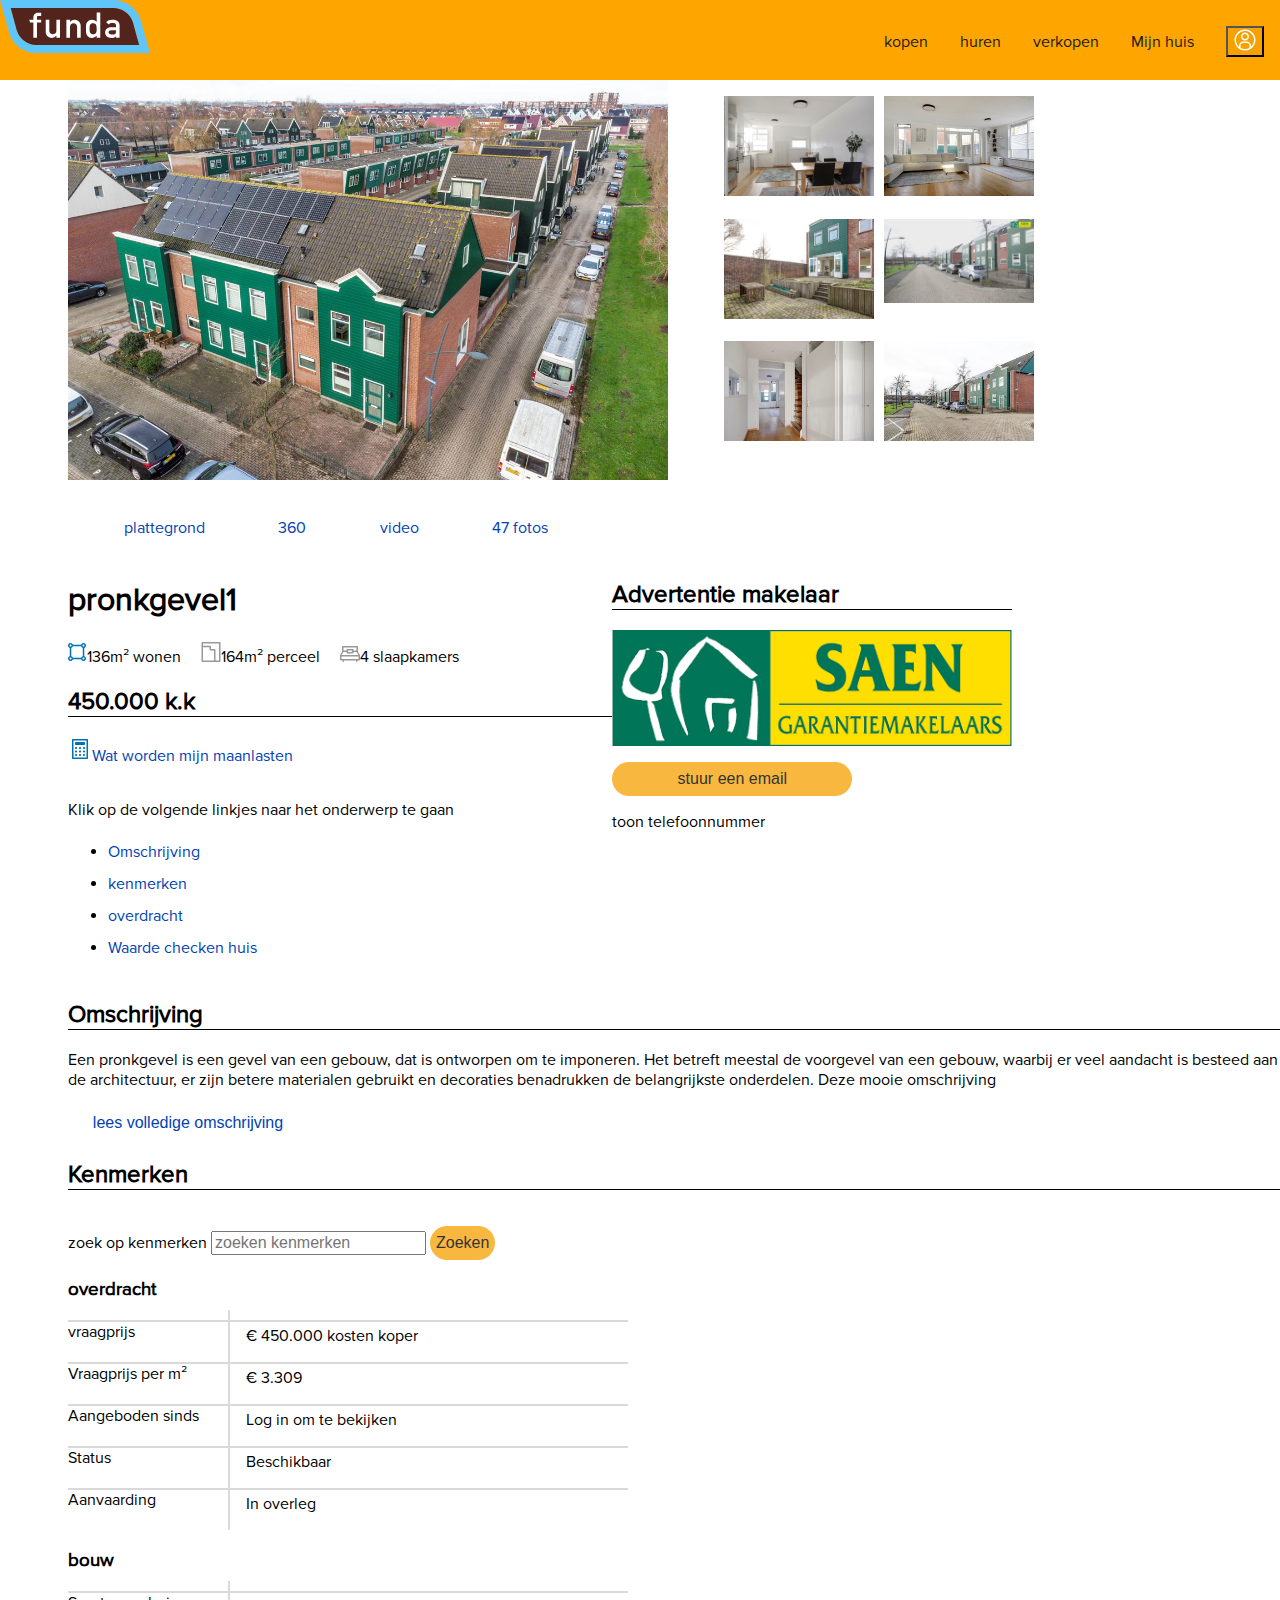
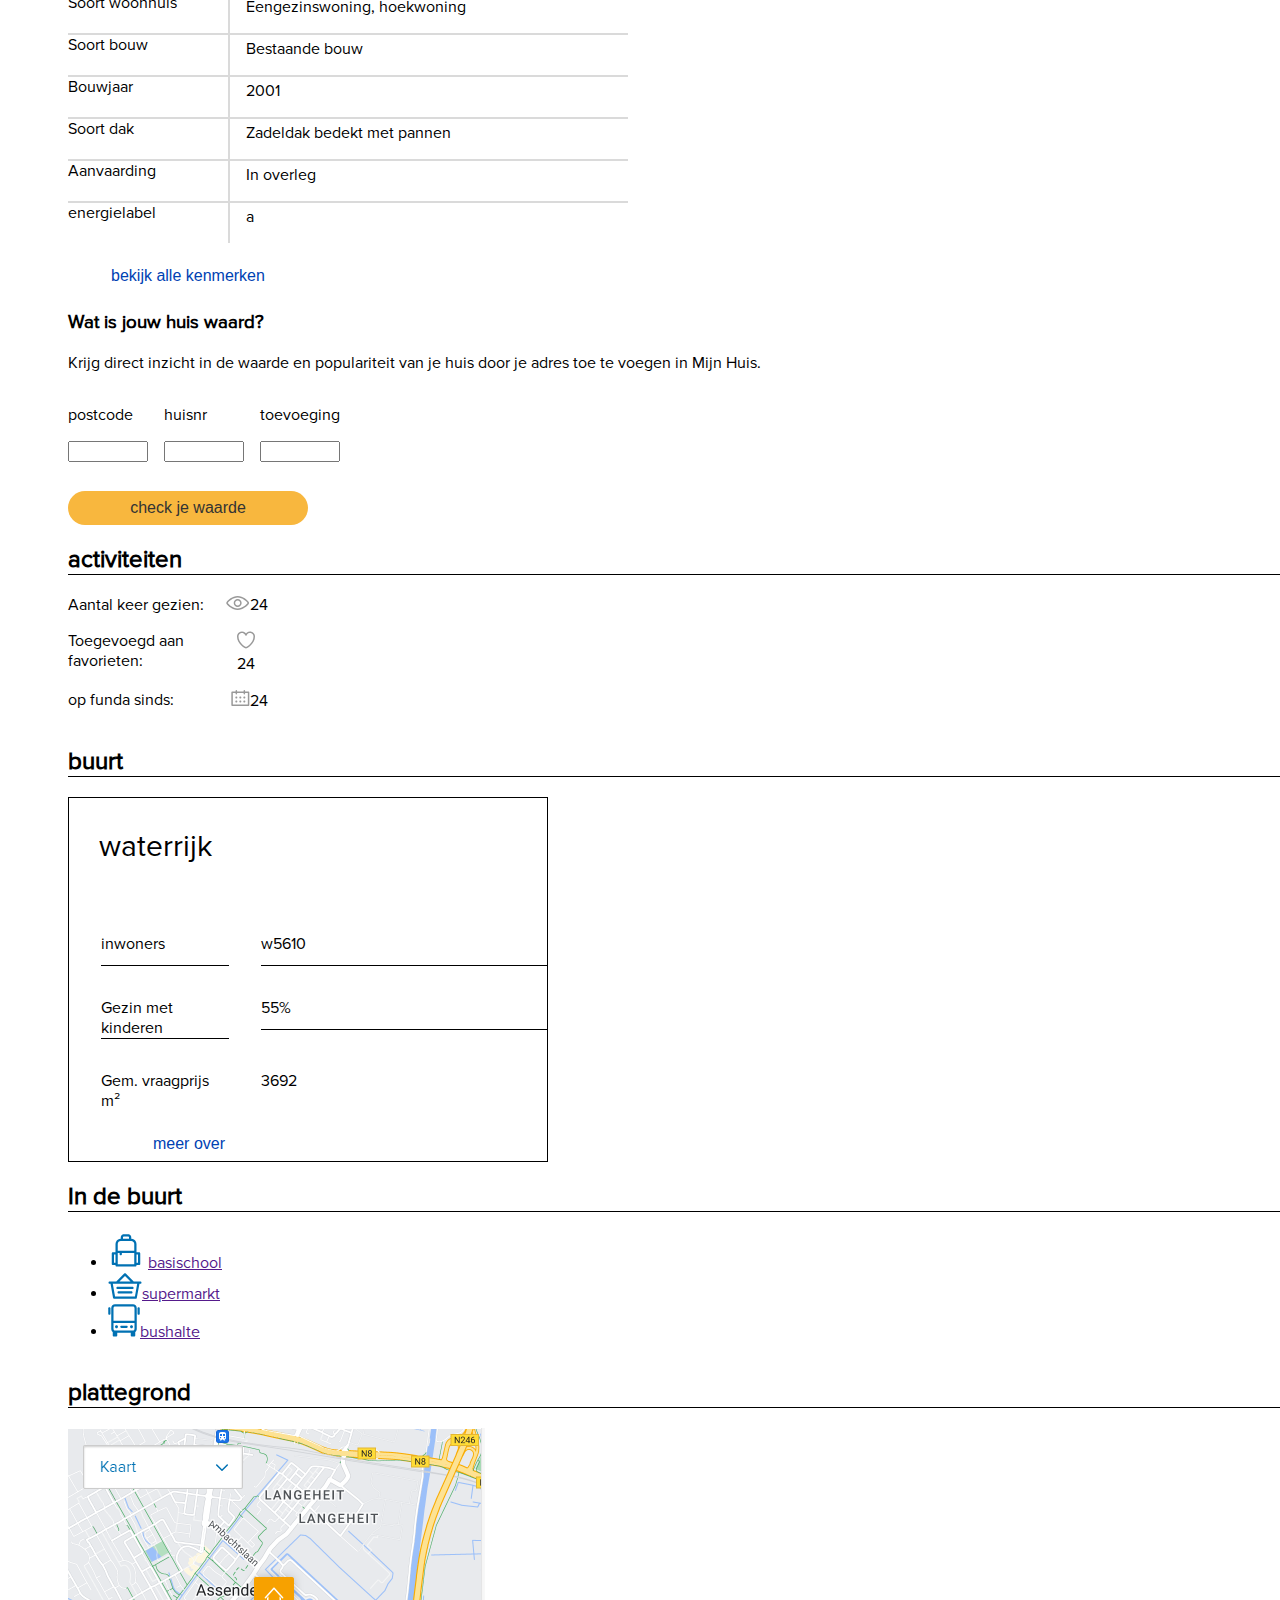
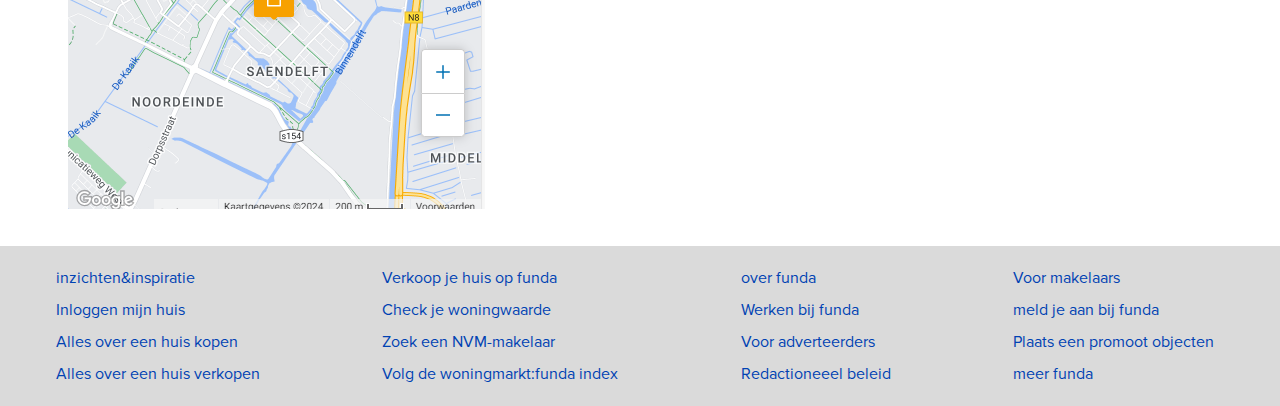
==== commit 46a24889: "laatste aanpassingen gemaakt" ====
--- a/index.html
+++ b/index.html
@@ -285,7 +285,7 @@
         </div>
     </section>
     <section>
-        <h2>in de buurt</h2>
+        <h2>In de buurt</h2>
         <ul>
             <li><img src="images/icons/school.svg" alt="school">
                 <a href="">basischool</a></li>
@@ -307,25 +307,25 @@
         <li class="carousel-images__no-dot"><a href="#" class="footer-links">Verkoop je huis op funda</a></li>
         <li class="carousel-images__no-dot"><a href="#" class="footer-links">Check je woningwaarde</a></li>
         <li class="carousel-images__no-dot"><a href="#" class="footer-links">Zoek een NVM-makelaar</a></li>
-        <li class="carousel-images__no-dot"><a href="#" class="footer-links">volg de woningmarkt:funda index</a></li>
+        <li class="carousel-images__no-dot"><a href="#" class="footer-links">Volg de woningmarkt:funda index</a></li>
     </ul>
     <ul class="second-block">
         <li class="carousel-images__no-dot"><a href="#" class="footer-links">inzichten&inspiratie</a></li>
-        <li class="carousel-images__no-dot"><a href="#" class="footer-links">inloggen mijn huis</a></li>
-        <li class="carousel-images__no-dot"><a href="#" class="footer-links">alles over een huis kopen</a></li>
-        <li class="carousel-images__no-dot"><a href="#" class="footer-links">alles over een huis verkopen</a></li>
+        <li class="carousel-images__no-dot"><a href="#" class="footer-links">Inloggen mijn huis</a></li>
+        <li class="carousel-images__no-dot"><a href="#" class="footer-links">Alles over een huis kopen</a></li>
+        <li class="carousel-images__no-dot"><a href="#" class="footer-links">Alles over een huis verkopen</a></li>
     </ul>
     <ul class="tird-block">
-        <li class="carousel-images__no-dot"><a href="#" class="footer-links">voor makelaars</a></li>
+        <li class="carousel-images__no-dot"><a href="#" class="footer-links">Voor makelaars</a></li>
         <li class="carousel-images__no-dot"><a href="#" class="footer-links">meld je aan bij funda</a></li>
-        <li class="carousel-images__no-dot"><a href="#" class="footer-links">plaats een promoot objecten</a></li>
+        <li class="carousel-images__no-dot"><a href="#" class="footer-links">Plaats een promoot objecten</a></li>
         <li class="carousel-images__no-dot"><a href="#" class="footer-links">meer funda</a></li>
     </ul>
     <ul class="fouthr-block">
         <li class="carousel-images__no-dot"><a href="#" class="footer-links">over funda</a></li>
-        <li class="carousel-images__no-dot"><a href="#" class="footer-links">werken bij funda</a></li>
-        <li class="carousel-images__no-dot"><a href="#" class="footer-links">voor adverteerders</a></li>
-        <li class="carousel-images__no-dot"><a href="#" class="footer-links">redactioneeel beleid</a></li>
+        <li class="carousel-images__no-dot"><a href="#" class="footer-links">Werken bij funda</a></li>
+        <li class="carousel-images__no-dot"><a href="#" class="footer-links">Voor adverteerders</a></li>
+        <li class="carousel-images__no-dot"><a href="#" class="footer-links">Redactioneeel beleid</a></li>
     </ul>
 </footer>
 </body>
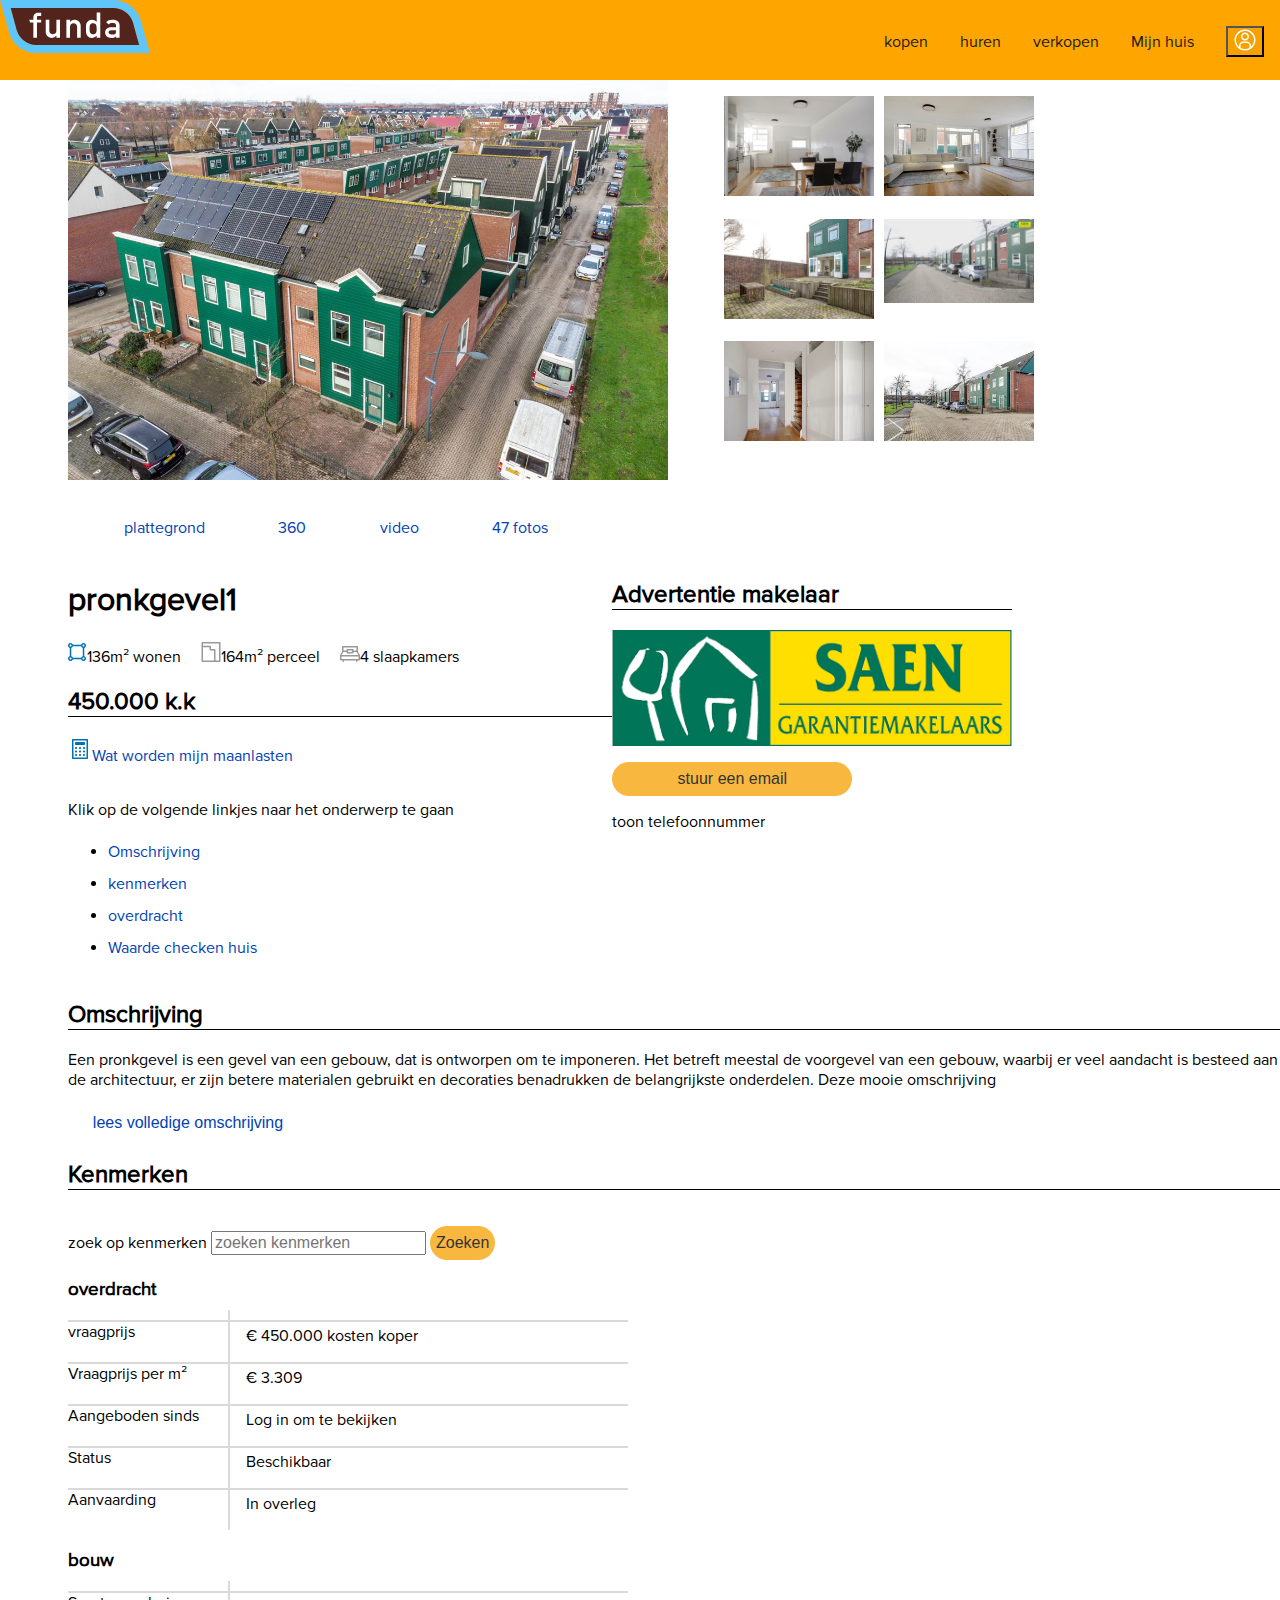
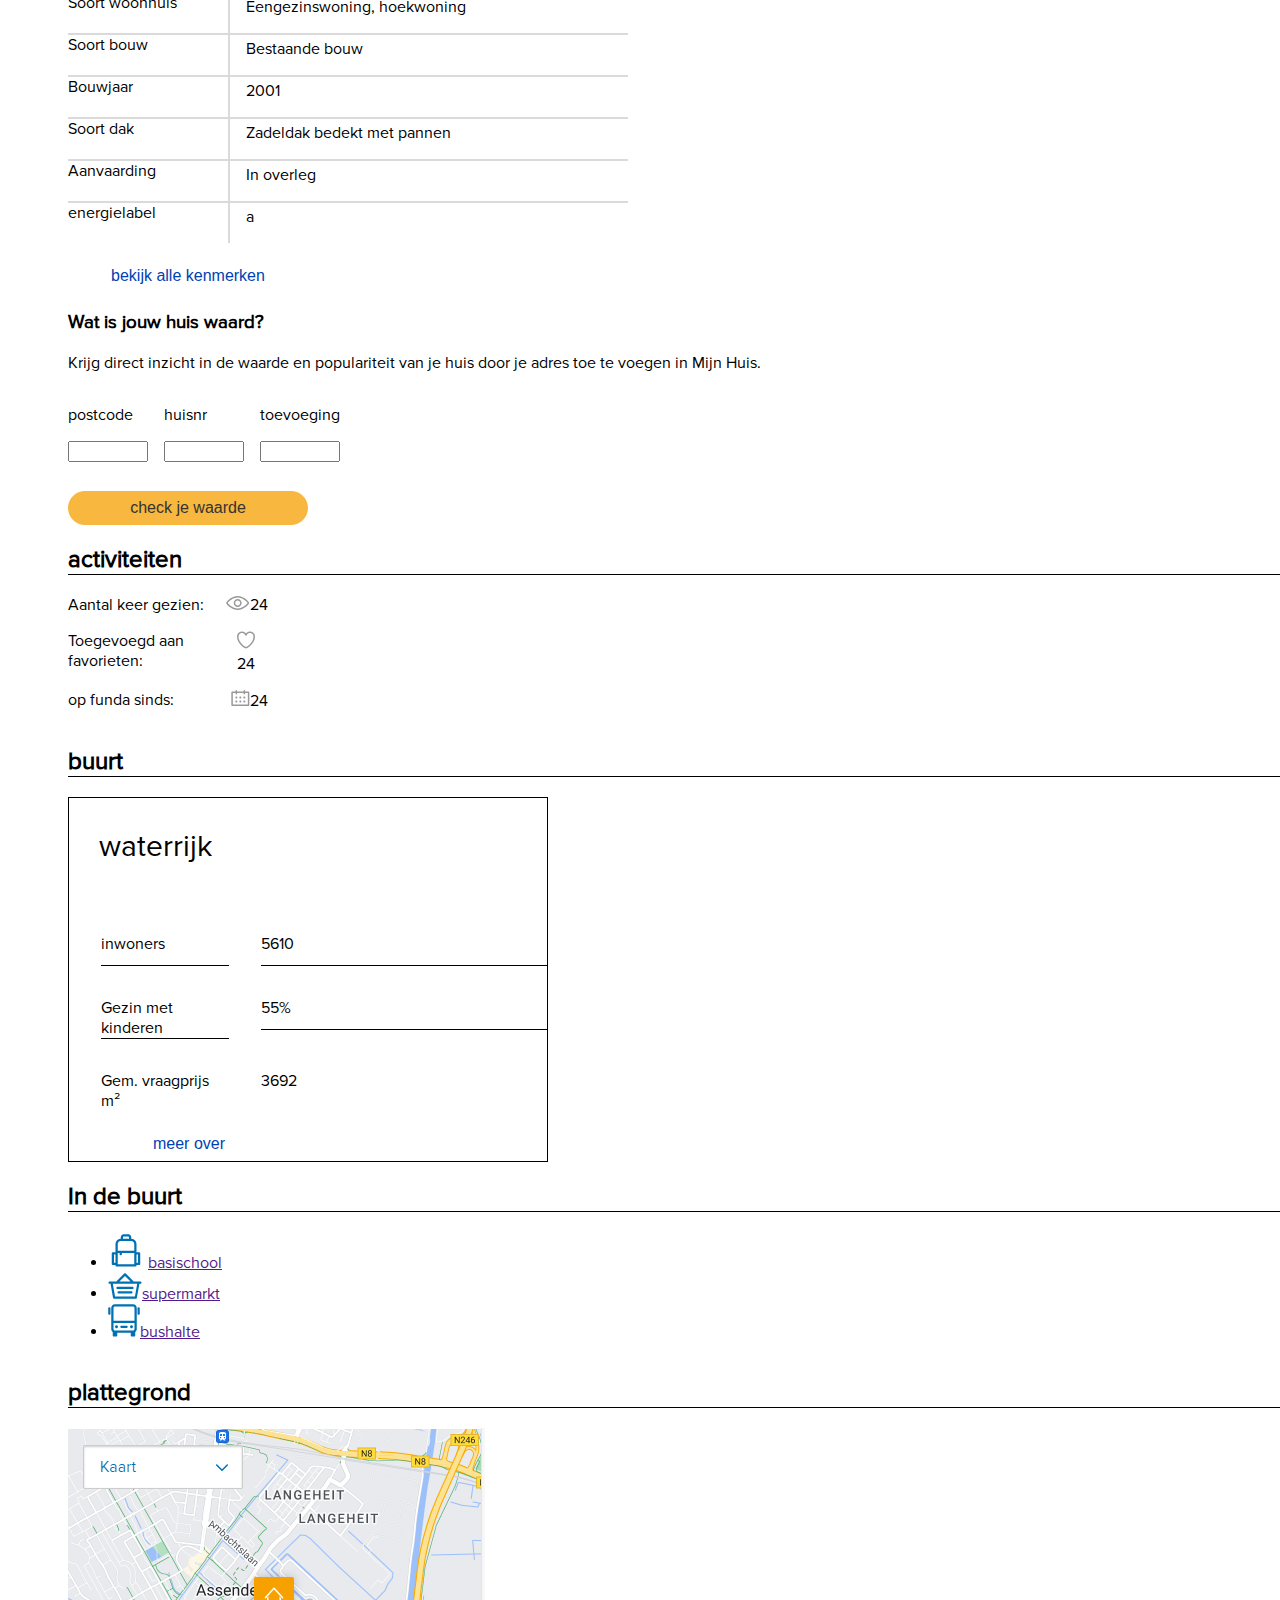
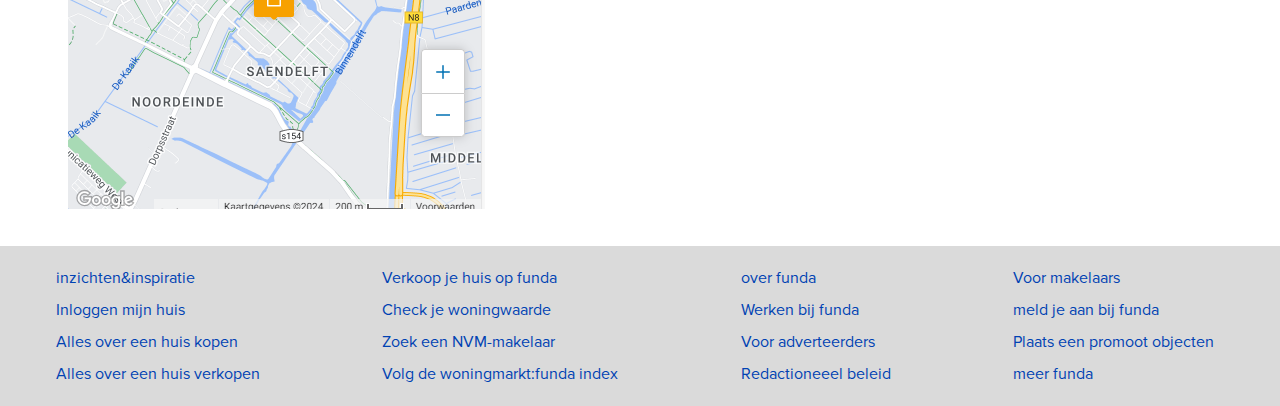
==== commit 41339886: "Update index.html" ====
--- a/index.html
+++ b/index.html
@@ -276,7 +276,7 @@
         <div class="grid-container-neighbor"><!--div vanwege positioneren items-->
             <p class="watterijk">waterrijk</p>
             <p class="inowners">inwoners</p>
-            <p class="numbers">w5610</p>
+            <p class="numbers">5610</p>
             <p class="house-family">Gezin met kinderen</p>
             <p class="percentage">55%</p>
             <p class="m2">Gem. vraagprijs m²</p>
